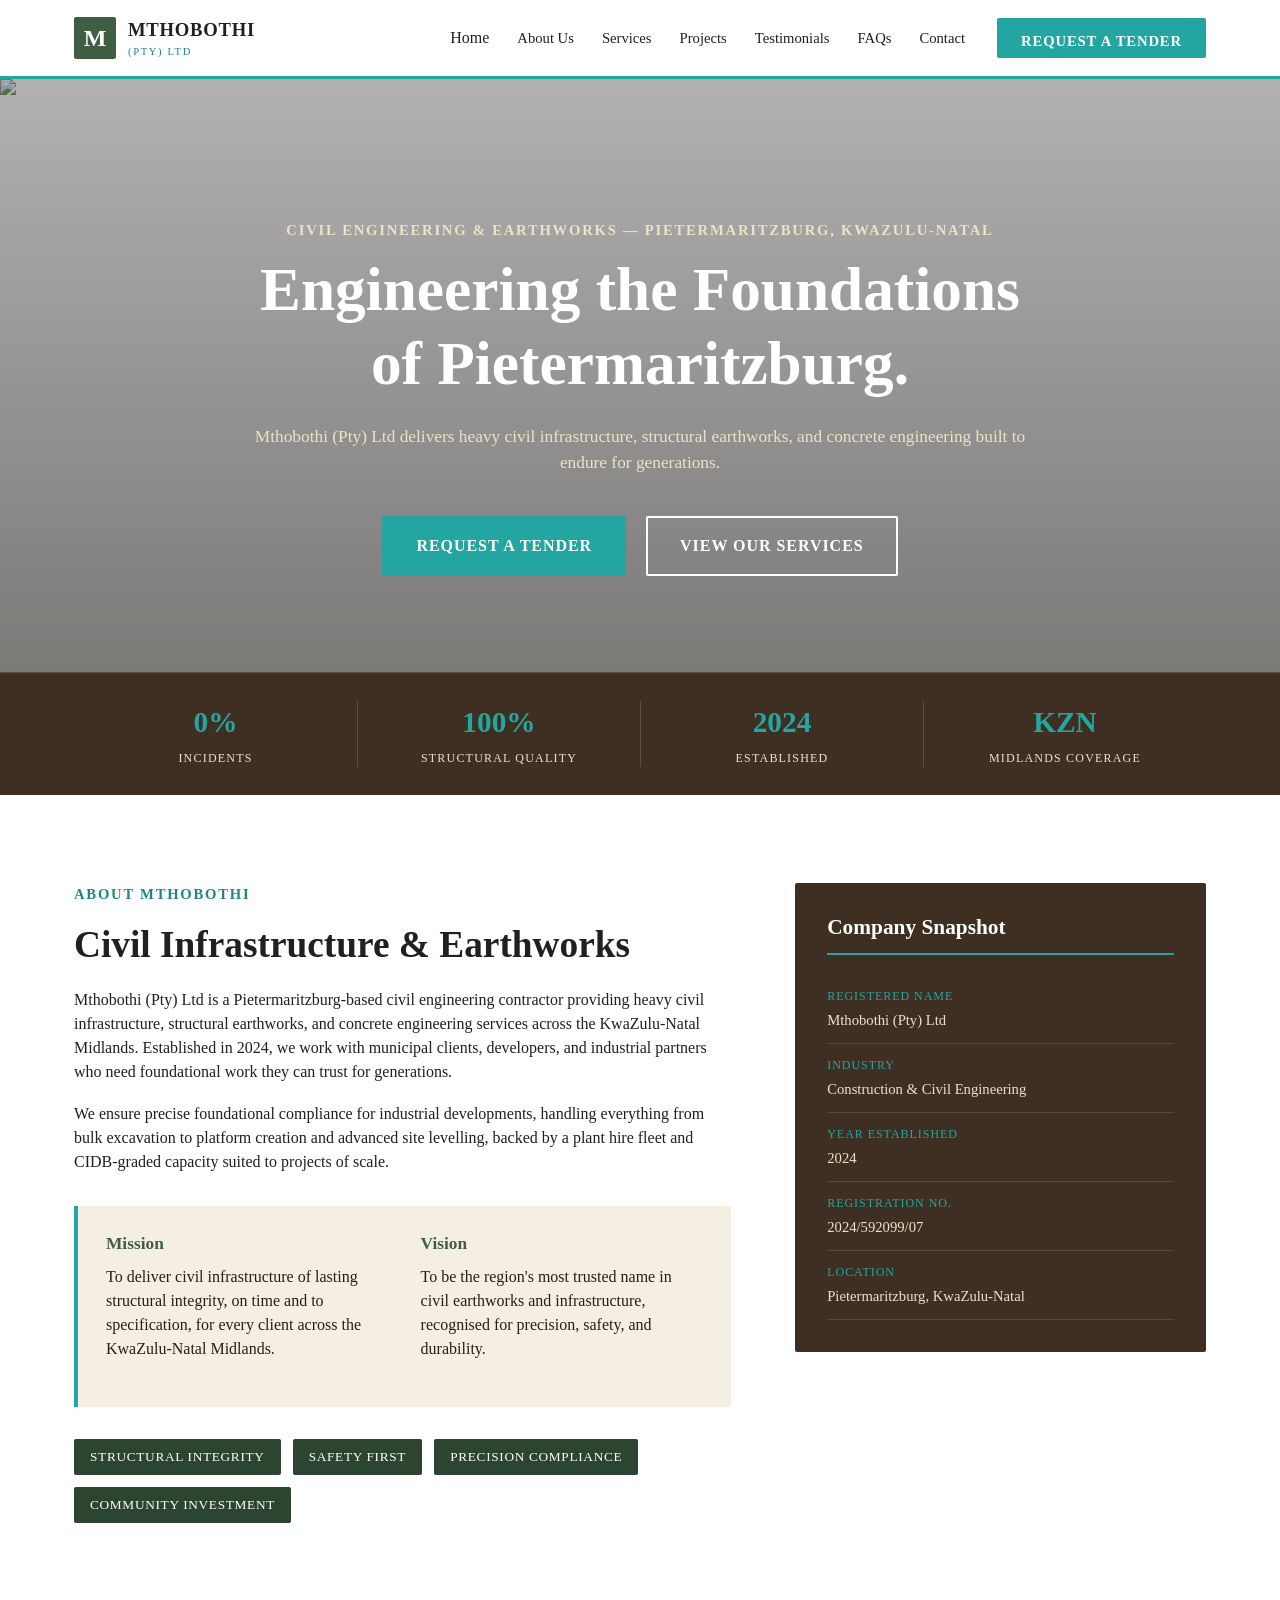
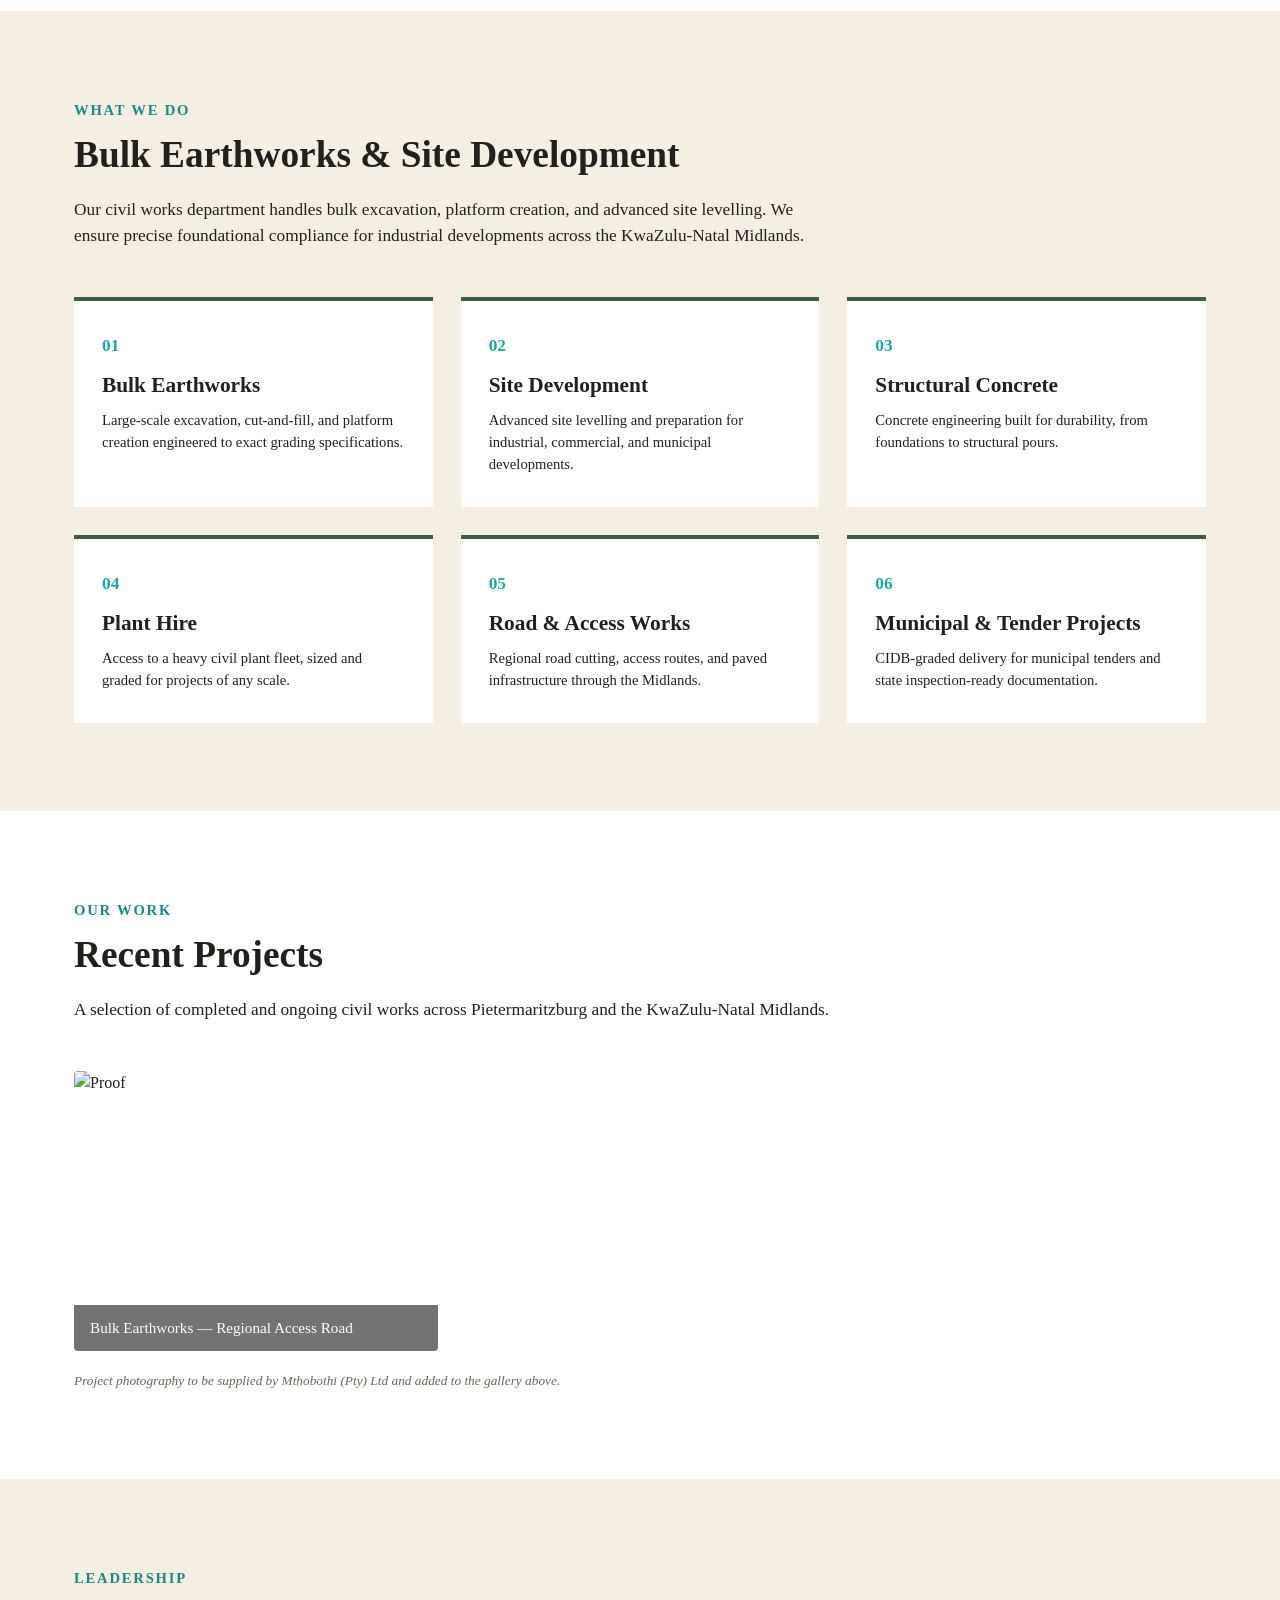
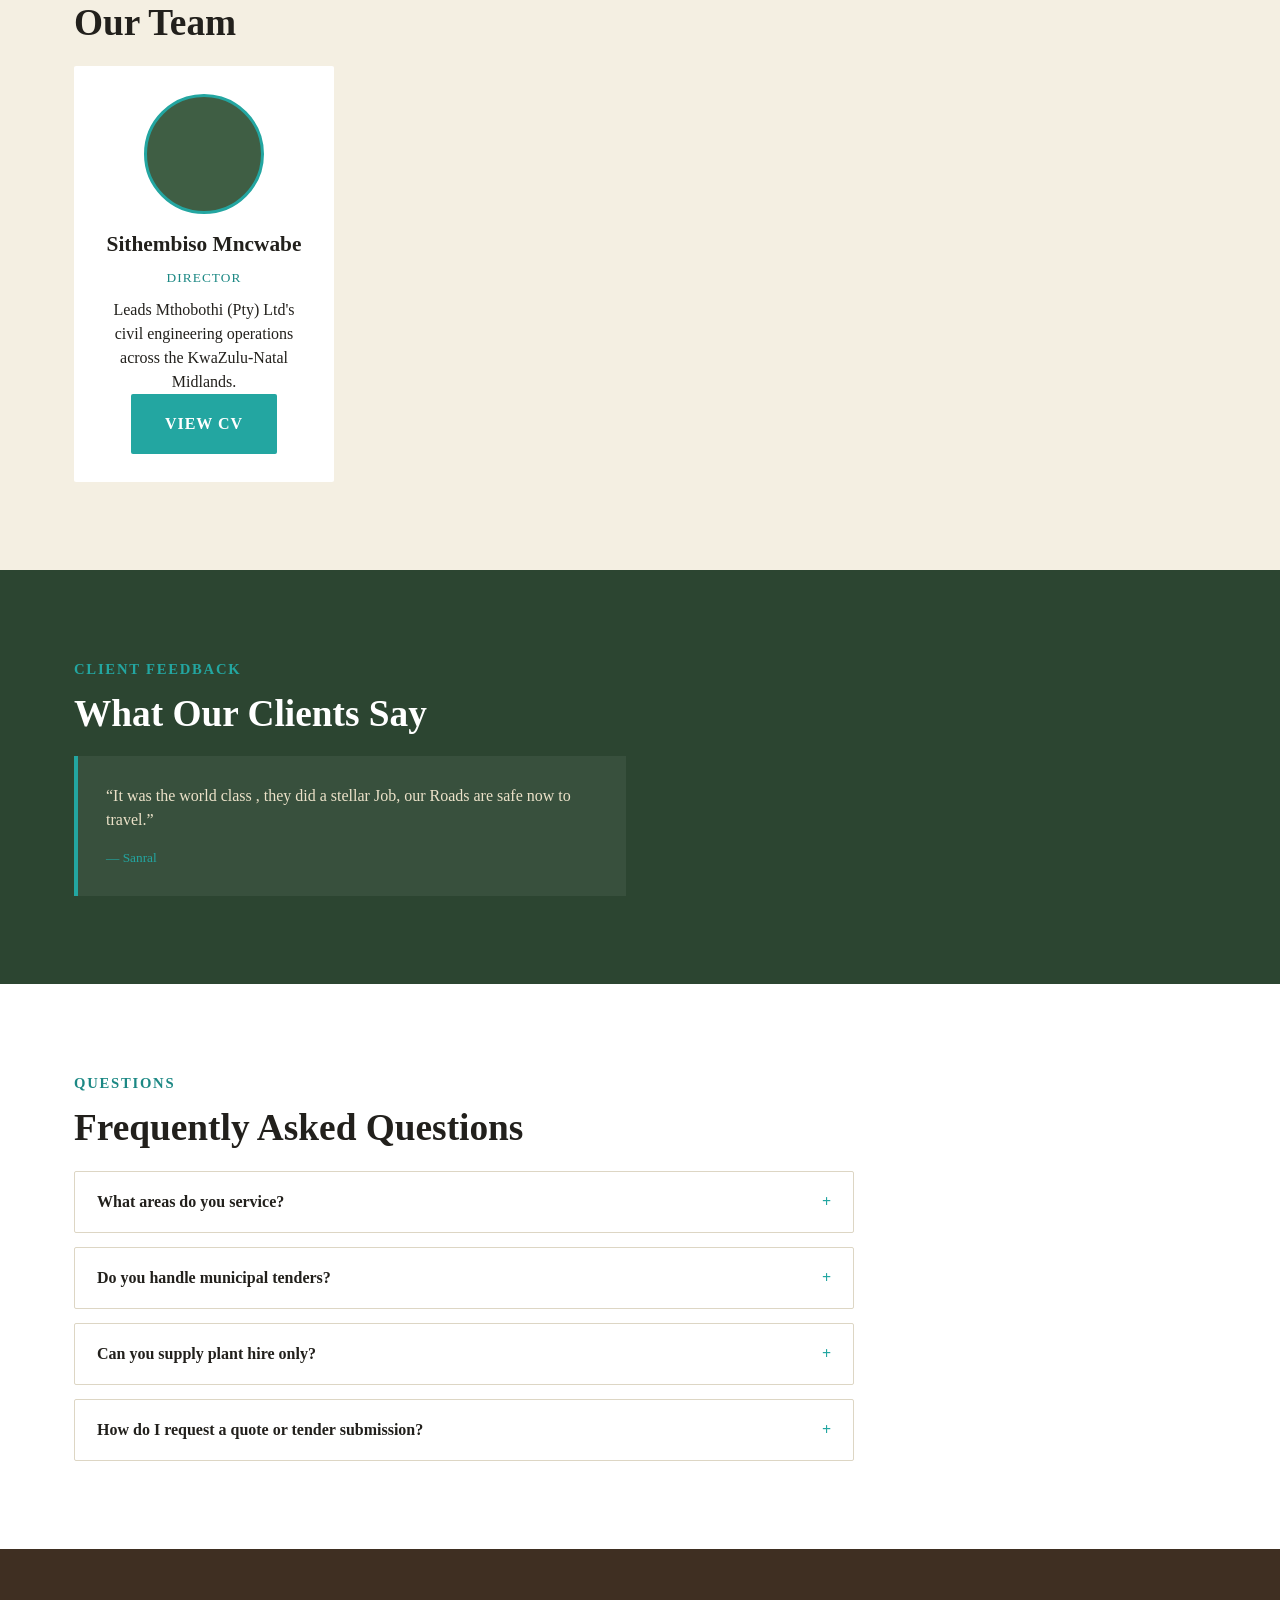
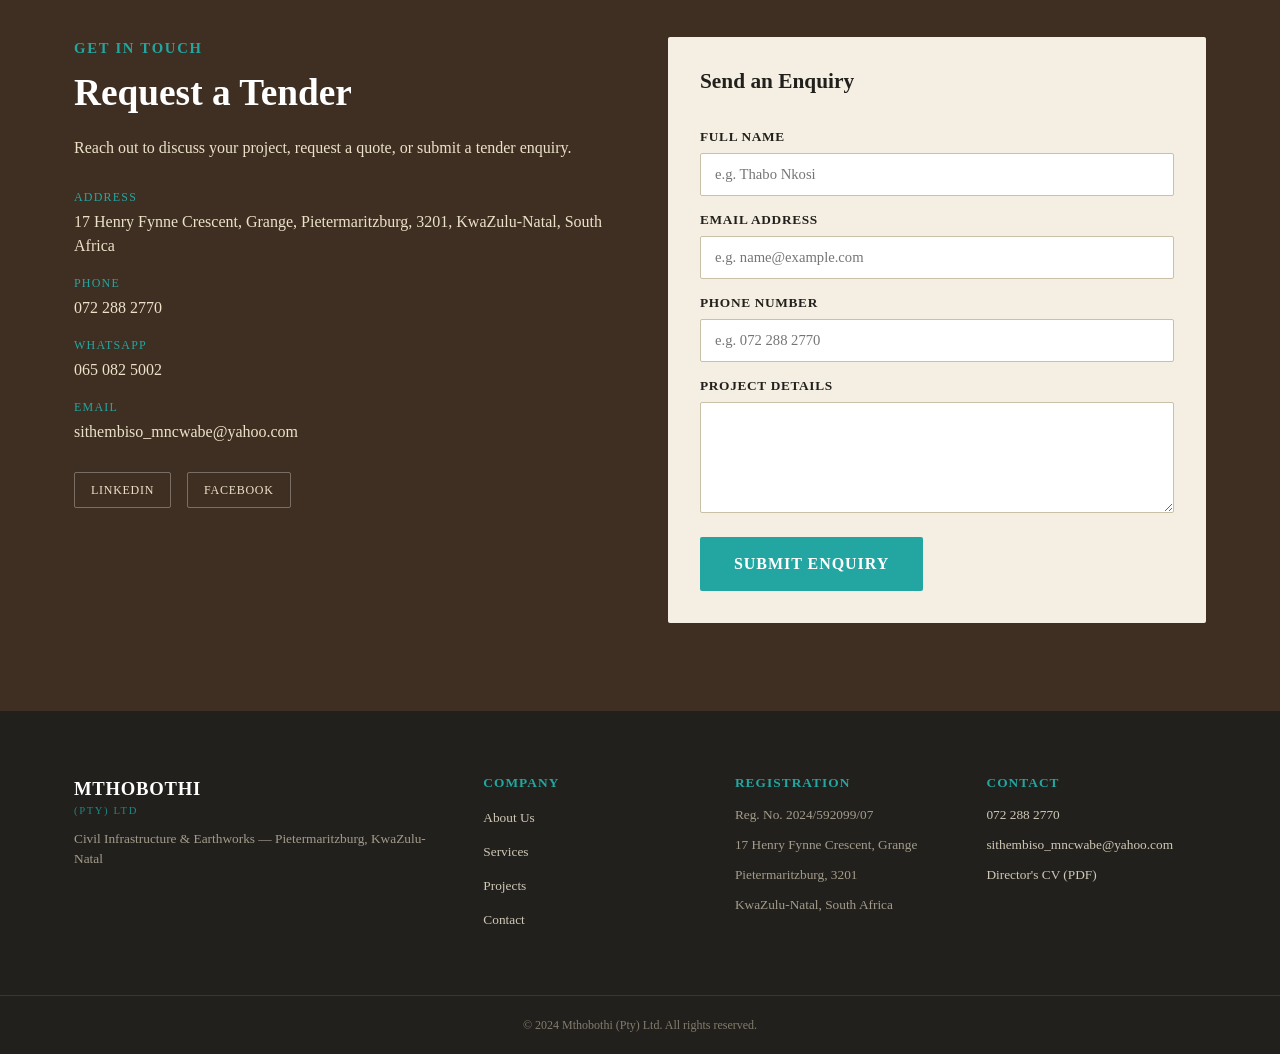
==== index.html @ fa4305ab "Add files via upload" ====
<!DOCTYPE html>
<html lang="en">
<head>
    <meta charset="UTF-8">
    <meta name="viewport" content="width=device-width, initial-scale=1.0">
    <title>Mthobothi (Pty) Ltd | Civil Infrastructure &amp; Earthworks | Pietermaritzburg</title>
    <meta name="description" content="Mthobothi (Pty) Ltd delivers heavy civil infrastructure, structural earthworks, and concrete engineering across the KwaZulu-Natal Midlands.">
    <link rel="preconnect" href="https://fonts.googleapis.com">
    <link href="https://fonts.googleapis.com/css2?family=Tinos:ital,wght@0,400;0,700;1,400&display=swap" rel="stylesheet">
    <link rel="stylesheet" href="styles.css">
</head>
<body>

    <!-- ============ HEADER / NAV ============ -->
    <header class="site-header">
        <div class="container header-inner">
            <a href="#home" class="logo">
                <span class="logo-mark">M</span>
                <span class="logo-text">MTHOBOTHI <small>(PTY) LTD</small></span>
            </a>

            <button class="nav-toggle" id="navToggle" aria-label="Toggle navigation" aria-expanded="false" aria-controls="primaryNav">
                <span></span><span></span><span></span>
            </button>

            <nav class="primary-nav" id="primaryNav">
                <ul>
                    <li><a href="index.html"></a>Home</li>
                    <li><a href="about.html">About Us</a></li>
                    <li><a href="services.html">Services</a></li>
                    <li><a href="project.html">Projects</a></li>
                    <li><a href="testimonials.html">Testimonials</a></li>
                    <li><a href="faq.html">FAQs</a></li>
                    <li><a href="#contact">Contact</a></li>
                </ul>
                <a href="#contact" class="btn btn-primary nav-cta">Request a Tender</a>
            </nav>
        </div>
    </header>

    <main>

        <!-- ============ HERO ============ -->
        <section id="home" class="hero">
            <div class="hero-media">
                <img src="images/MOTHOBI_PTY_LTD.png" alt="Mthobothi_Hero_Image">
            </div>
            <div class="hero-overlay"></div>
            <div class="container hero-content">
                <p class="eyebrow">Civil Engineering &amp; Earthworks &mdash; Pietermaritzburg, KwaZulu-Natal</p>
                <h1>Engineering the Foundations of Pietermaritzburg.</h1>
                <p class="hero-lead">Mthobothi (Pty) Ltd delivers heavy civil infrastructure, structural earthworks, and concrete engineering built to endure for generations.</p>
                <div class="hero-actions">
                    <a href="#contact" class="btn btn-primary">Request a Tender</a>
                    <a href="#services" class="btn btn-ghost">View Our Services</a>
                </div>
            </div>

            <div class="metrics-bar">
                <div class="container metrics-grid">
                    <div class="metric">
                        <span class="metric-value">0%</span>
                        <span class="metric-label">Incidents</span>
                    </div>
                    <div class="metric">
                        <span class="metric-value">100%</span>
                        <span class="metric-label">Structural Quality</span>
                    </div>
                    <div class="metric">
                        <span class="metric-value">2024</span>
                        <span class="metric-label">Established</span>
                    </div>
                    <div class="metric">
                        <span class="metric-value">KZN</span>
                        <span class="metric-label">Midlands Coverage</span>
                    </div>
                </div>
            </div>
        </section>

        <!-- ============ ABOUT ============ -->
        <section id="about" class="section section-about">
            <div class="container about-grid">
                <div class="about-copy">
                    <p class="eyebrow">About Mthobothi</p>
                    <h2>Civil Infrastructure &amp; Earthworks</h2>
                    <p>Mthobothi (Pty) Ltd is a Pietermaritzburg-based civil engineering contractor providing heavy civil infrastructure, structural earthworks, and concrete engineering services across the KwaZulu-Natal Midlands. Established in 2024, we work with municipal clients, developers, and industrial partners who need foundational work they can trust for generations.</p>
                    <p>We ensure precise foundational compliance for industrial developments, handling everything from bulk excavation to platform creation and advanced site levelling, backed by a plant hire fleet and CIDB-graded capacity suited to projects of scale.</p>

                    <div class="about-columns">
                        <div>
                            <h3>Mission</h3>
                            <p>To deliver civil infrastructure of lasting structural integrity, on time and to specification, for every client across the KwaZulu-Natal Midlands.</p>
                        </div>
                        <div>
                            <h3>Vision</h3>
                            <p>To be the region's most trusted name in civil earthworks and infrastructure, recognised for precision, safety, and durability.</p>
                        </div>
                    </div>

                    <ul class="values-list">
                        <li>Structural Integrity</li>
                        <li>Safety First</li>
                        <li>Precision Compliance</li>
                        <li>Community Investment</li>
                    </ul>
                </div>

                <aside class="about-panel">
                    <h3>Company Snapshot</h3>
                    <dl>
                        <div class="snapshot-row">
                            <dt>Registered Name</dt>
                            <dd>Mthobothi (Pty) Ltd</dd>
                        </div>
                        <div class="snapshot-row">
                            <dt>Industry</dt>
                            <dd>Construction &amp; Civil Engineering</dd>
                        </div>
                        <div class="snapshot-row">
                            <dt>Year Established</dt>
                            <dd>2024</dd>
                        </div>
                        <div class="snapshot-row">
                            <dt>Registration No.</dt>
                            <dd>2024/592099/07</dd>
                        </div>
                        <div class="snapshot-row">
                            <dt>Location</dt>
                            <dd>Pietermaritzburg, KwaZulu-Natal</dd>
                        </div>
                    </dl>
                </aside>
            </div>
        </section>

        <!-- ============ SERVICES ============ -->
        <section id="services" class="section section-services">
            <div class="container">
                <p class="eyebrow">What We Do</p>
                <h2>Bulk Earthworks &amp; Site Development</h2>
                <p class="section-lead">Our civil works department handles bulk excavation, platform creation, and advanced site levelling. We ensure precise foundational compliance for industrial developments across the KwaZulu-Natal Midlands.</p>

                <div class="services-grid">
                    <article class="service-card">
                        <div class="service-icon" aria-hidden="true">01</div>
                        <h3>Bulk Earthworks</h3>
                        <p>Large-scale excavation, cut-and-fill, and platform creation engineered to exact grading specifications.</p>
                    </article>
                    <article class="service-card">
                        <div class="service-icon" aria-hidden="true">02</div>
                        <h3>Site Development</h3>
                        <p>Advanced site levelling and preparation for industrial, commercial, and municipal developments.</p>
                    </article>
                    <article class="service-card">
                        <div class="service-icon" aria-hidden="true">03</div>
                        <h3>Structural Concrete</h3>
                        <p>Concrete engineering built for durability, from foundations to structural pours.</p>
                    </article>
                    <article class="service-card">
                        <div class="service-icon" aria-hidden="true">04</div>
                        <h3>Plant Hire</h3>
                        <p>Access to a heavy civil plant fleet, sized and graded for projects of any scale.</p>
                    </article>
                    <article class="service-card">
                        <div class="service-icon" aria-hidden="true">05</div>
                        <h3>Road &amp; Access Works</h3>
                        <p>Regional road cutting, access routes, and paved infrastructure through the Midlands.</p>
                    </article>
                    <article class="service-card">
                        <div class="service-icon" aria-hidden="true">06</div>
                        <h3>Municipal &amp; Tender Projects</h3>
                        <p>CIDB-graded delivery for municipal tenders and state inspection-ready documentation.</p>
                    </article>
                </div>
            </div>
        </section>

        <!-- ============ PROJECTS / GALLERY ============ -->
        <section id="projects" class="section section-projects">
            <div class="container">
                <p class="eyebrow">Our Work</p>
                <h2>Recent Projects</h2>
                <p class="section-lead">A selection of completed and ongoing civil works across Pietermaritzburg and the KwaZulu-Natal Midlands.</p>

                <div class="gallery-grid">
                    
                    <figure class="gallery-item">
                       <a href="project.html">
                        <img src="images/Mthobothi.png" alt="Proof">
                       </a>
                       <figcaption>Bulk Earthworks &mdash; Regional Access Road</figcaption>
                   </figure>
                    
                </div>
                <p class="gallery-note">Project photography to be supplied by Mthobothi (Pty) Ltd and added to the gallery above.</p>
            </div>
        </section>

        <!-- ============ TEAM ============ -->
        <section id="team" class="section section-team">
            <div class="container">
                <p class="eyebrow">Leadership</p>
                <h2>Our Team</h2>
                <div class="team-grid">
                    <article class="team-card">
                        <div class="team-photo" aria-hidden="true"></div>
                        <h3>Sithembiso Mncwabe</h3>
                        <p class="team-role">Director</p>
                        <p>Leads Mthobothi (Pty) Ltd's civil engineering operations across the KwaZulu-Natal Midlands.</p>
                        <a class="btn btn-primary team-cv-link" href="documents/Sthembiso_Mncwabe.pdf" target="_blank" rel="noopener">View CV</a>
                    </article>
                </div>
            </div>
        </section>

        <!-- ============ TESTIMONIALS ============ -->
        <section id="testimonials" class="section section-testimonials">
            <div class="container">
                <p class="eyebrow">Client Feedback</p>
                <h2>What Our Clients Say</h2>
                <div class="testimonials-grid">
                    <blockquote class="testimonial-card">
                        <p>&ldquo;It was the world class , they did a stellar Job, our Roads are safe now to travel.&rdquo;</p>
                        <footer>&mdash; Sanral</footer>
                    </blockquote>
                   
                </div>
            </div>
        </section>

        <!-- ============ FAQ ============ -->
        <section id="faq" class="section section-faq">
            <div class="container">
                <p class="eyebrow">Questions</p>
                <h2>Frequently Asked Questions</h2>

                <div class="faq-list">
                    <details class="faq-item">
                        <summary>What areas do you service?</summary>
                        <p>Mthobothi (Pty) Ltd operates across Pietermaritzburg and the wider KwaZulu-Natal Midlands.</p>
                    </details>
                    <details class="faq-item">
                        <summary>Do you handle municipal tenders?</summary>
                        <p>Yes. We deliver to CIDB grading requirements and prepare documentation ready for state inspection.</p>
                    </details>
                    <details class="faq-item">
                        <summary>Can you supply plant hire only?</summary>
                        <p>Please contact us directly to discuss plant hire availability for your project.</p>
                    </details>
                    <details class="faq-item">
                        <summary>How do I request a quote or tender submission?</summary>
                        <p>Use the contact form below, call, or WhatsApp us directly and our team will respond promptly.</p>
                    </details>
                </div>
            </div>
        </section>

        <!-- ============ CONTACT ============ -->
        <section id="contact" class="section section-contact">
            <div class="container contact-grid">
                <div class="contact-info">
                    <p class="eyebrow">Get In Touch</p>
                    <h2>Request a Tender</h2>
                    <p>Reach out to discuss your project, request a quote, or submit a tender enquiry.</p>

                    <ul class="contact-list">
                        <li>
                            <span class="contact-label">Address</span>
                            <span>17 Henry Fynne Crescent, Grange, Pietermaritzburg, 3201, KwaZulu-Natal, South Africa</span>
                        </li>
                        <li>
                            <span class="contact-label">Phone</span>
                            <a href="tel:+27722882770">072 288 2770</a>
                        </li>
                        <li>
                            <span class="contact-label">WhatsApp</span>
                            <a href="https://wa.me/27650825002" target="_blank" rel="noopener">065 082 5002</a>
                        </li>
                        <li>
                            <span class="contact-label">Email</span>
                            <a href="mailto:sithembiso_mncwabe@yahoo.com">sithembiso_mncwabe@yahoo.com</a>
                        </li>
                    </ul>

                    <div class="social-links">
                        
                        <a href="https://www.linkedin.com/in/sithembiso-mncwabe-690064411" target="_blank" rel="noopener" aria-label="LinkedIn">LinkedIn</a>
                        <a href="https://www.facebook.com/share/p/1EzjH9jJC6/" target="_blank" rel="noopener" aria-label="Facebook">Facebook</a>
                    </div>
                </div>
<form class="contact-form" action="#" method="POST" novalidate id="enquiryForm">
    <h3>Send an Enquiry</h3>

    <label for="name">Full Name</label>
    <input 
        type="text" 
        id="name" 
        name="name" 
        placeholder="e.g. Thabo Nkosi"
        required
        minlength="2"
    >
    <span class="error-message" id="nameError"></span>

    <label for="email">Email Address</label>
    <input 
        type="email" 
        id="email" 
        name="email" 
        placeholder="e.g. name@example.com"
        required
    >
    <span class="error-message" id="emailError"></span>

    <label for="phone">Phone Number</label>
    <input 
        type="tel" 
        id="phone" 
        name="phone" 
        placeholder="e.g. 072 288 2770"
        required
    >
    <span class="error-message" id="phoneError"></span>

    <label for="message">Project Details</label>
    <textarea id="message" name="message" rows="5" required minlength="10"></textarea>
    <span class="error-message" id="messageError"></span>

    <button type="submit" class="btn btn-primary">Submit Enquiry</button>
</form>
            </div>
        </section>

    </main>

    <!-- ============ FOOTER ============ -->
    <footer class="site-footer">
        <div class="container footer-inner">
            <div class="footer-brand">
                <span class="logo-text">MTHOBOTHI <small>(PTY) LTD</small></span>
                <p>Civil Infrastructure &amp; Earthworks &mdash; Pietermaritzburg, KwaZulu-Natal</p>
            </div>

            <div class="footer-columns">
                <div>
                    <h4>Company</h4>
                    <ul>
                        <li><a href="#about">About Us</a></li>
                        <li><a href="#services">Services</a></li>
                        <li><a href="#projects">Projects</a></li>
                        <li><a href="#contact">Contact</a></li>
                    </ul>
                </div>
                <div>
                    <h4>Registration</h4>
                    <ul class="footer-meta">
                        <li>Reg. No. 2024/592099/07</li>
                        <li>17 Henry Fynne Crescent, Grange</li>
                        <li>Pietermaritzburg, 3201</li>
                        <li>KwaZulu-Natal, South Africa</li>
                    </ul>
                </div>
                <div>
                    <h4>Contact</h4>
                    <ul class="footer-meta">
                        <li><a href="tel:+27722882770">072 288 2770</a></li>
                        <li><a href="mailto:sithembiso_mncwabe@yahoo.com">sithembiso_mncwabe@yahoo.com</a></li>
                        <li><a href="documents/Sthembiso_Mncwabe.pdf" target="_blank" rel="noopener">Director's CV (PDF)</a></li>
                    </ul>
                </div>
            </div>
        </div>
        <div class="footer-bottom">
            <div class="container">
                <p>&copy; 2024 Mthobothi (Pty) Ltd. All rights reserved.</p>
            </div>
        </div>
    </footer>

    <script src="script.js"></script>
</body>
</html>
---- styles.css ----
/* ==========================================================================
   MTHOBOTHI (PTY) LTD — STYLE TEMPLATE
   Built from brand guide: civil engineering / heavy infrastructure identity.
   Typography: Times New Roman throughout (headings + body), 1.5 line-spacing
   on body copy for scannability of technical content.
   Colour distribution: ~60% white/cream, ~30% deep brown/forest green,
   ~10% turquoise (used only for interactive/active elements).
   ========================================================================== */

/* ---------- Design tokens ---------- */
:root {
    /* Brand palette */
    --color-white: #ffffff;
    --color-cream: #f4efe2;
    --color-cream-warm: #ece2c9;
    --color-moss-green: #3f5e44; /* logo-moss green */
    --color-forest-green: #2c4531; /* content highlight blocks */
    --color-mud-brown: #3f2f22; /* footer / dark blocks */
    --color-turquoise: #23a6a1; /* interactive accent, 10% */
    --color-turquoise-dark: #1c8884;
    --color-ink: #22201c;
    /* Typography */
    --font-body: 'Tinos', 'Times New Roman', Times, serif;
    --line-body: 1.5;
    /* Layout */
    --max-width: 1180px;
    --radius: 2px;
    --transition: 200ms ease;
}

/* ---------- Reset ---------- */
* {
    box-sizing: border-box;
    margin: 0;
    padding: 0;
}

html {
    scroll-behavior: smooth;
}

body {
    font-family: var(--font-body);
    font-size: 12pt;
    line-height: var(--line-body);
    color: var(--color-ink);
    background-color: var(--color-white);
}

img {
    max-width: 100%;
    display: block;
}

a {
    color: inherit;
    text-decoration: none;
}

ul {
    list-style: none;
}

.container {
    width: 100%;
    max-width: var(--max-width);
    margin: 0 auto;
    padding: 0 24px;
}

.section {
    padding: 88px 0;
}

.eyebrow {
    font-size: 11pt;
    letter-spacing: 0.12em;
    text-transform: uppercase;
    color: var(--color-turquoise-dark);
    margin-bottom: 12px;
    font-weight: bold;
}

h1, h2, h3, h4 {
    font-family: var(--font-body);
    font-weight: bold;
    line-height: 1.2;
}

h2 {
    font-size: 28pt;
    margin-bottom: 20px;
}

h3 {
    font-size: 16pt;
    margin-bottom: 10px;
}

.section-lead {
    max-width: 760px;
    margin-bottom: 48px;
    font-size: 13pt;
}

/* ---------- Buttons ---------- */
.btn {
    display: inline-block;
    padding: 16px 32px;
    font-family: var(--font-body);
    font-weight: bold;
    font-size: 12pt;
    letter-spacing: 0.06em;
    text-transform: uppercase;
    text-align: center;
    border-radius: var(--radius);
    border: 2px solid transparent;
    cursor: pointer;
    transition: background-color var(--transition), color var(--transition), border-color var(--transition);
}

.btn-primary {
    background-color: var(--color-turquoise);
    color: var(--color-white);
}

    .btn-primary:hover,
    .btn-primary:focus-visible {
        background-color: var(--color-moss-green);
    }

.btn-ghost {
    background-color: transparent;
    color: var(--color-white);
    border-color: var(--color-white);
}

    .btn-ghost:hover,
    .btn-ghost:focus-visible {
        background-color: var(--color-white);
        color: var(--color-moss-green);
    }

/* ---------- Header / Nav ---------- */
.site-header {
    position: sticky;
    top: 0;
    z-index: 100;
    background-color: var(--color-white);
    border-bottom: 3px solid var(--color-turquoise);
}

.header-inner {
    display: flex;
    align-items: center;
    justify-content: space-between;
    padding-top: 16px;
    padding-bottom: 16px;
}

.logo {
    display: flex;
    align-items: center;
    gap: 12px;
}

.logo-mark {
    display: flex;
    align-items: center;
    justify-content: center;
    width: 42px;
    height: 42px;
    background-color: var(--color-moss-green);
    color: var(--color-white);
    font-weight: bold;
    font-size: 18pt;
    border-radius: var(--radius);
}

.logo-text {
    font-weight: bold;
    font-size: 14pt;
    letter-spacing: 0.04em;
    color: var(--color-ink);
}

    .logo-text small {
        display: block;
        font-size: 8pt;
        letter-spacing: 0.15em;
        color: var(--color-turquoise-dark);
        font-weight: normal;
    }

.primary-nav {
    display: flex;
    align-items: center;
    gap: 32px;
}

    .primary-nav ul {
        display: flex;
        gap: 28px;
    }

    .primary-nav a {
        font-size: 11pt;
        padding-bottom: 4px;
        border-bottom: 2px solid transparent;
        transition: border-color var(--transition), color var(--transition);
    }

    .primary-nav ul a:hover,
    .primary-nav ul a:focus-visible {
        border-color: var(--color-turquoise);
        color: var(--color-turquoise-dark);
    }

.nav-cta {
    padding: 10px 22px;
    font-size: 10pt;
}

.nav-toggle {
    display: none;
    flex-direction: column;
    gap: 5px;
    background: none;
    border: none;
    cursor: pointer;
    padding: 8px;
}

    .nav-toggle span {
        width: 26px;
        height: 2px;
        background-color: var(--color-ink);
    }

/* ---------- Hero ---------- */
.hero {
    position: relative;
    color: var(--color-white);
    overflow: hidden;
    
}

.hero-media {
    position: absolute;
    inset: 0;
    overflow: hidden;
    display: flex;
    justify-content: center;
    align-items: center;
}
    .hero-media img {
        width: 100%;
        height: 100%;
         
    }

.hero-overlay {
    position: absolute;
    inset: 0;
    background: linear-gradient(180deg, rgba(34, 32, 28, 0.35) 0%, rgba(34, 32, 28, 0.65) 100%);
}

.hero-content {
    position: relative;
    padding: 140px 24px 96px;
    text-align: center;
    max-width: 860px;
}

    .hero-content .eyebrow {
        color: var(--color-cream-warm);
    }

.hero h1 {
    font-size: 46pt;
    color: var(--color-white);
    margin-bottom: 24px;
}

.hero-lead {
    font-size: 13pt;
    line-height: 1.5;
    color: var(--color-cream-warm);
    margin-bottom: 40px;
}

.hero-actions {
    display: flex;
    gap: 20px;
    justify-content: center;
    flex-wrap: wrap;
}

/* ---------- Metrics bar ---------- */
.metrics-bar {
    position: relative;
    background-color: var(--color-mud-brown);
    border-top: 1px solid rgba(255, 255, 255, 0.15);
}

.metrics-grid {
    display: grid;
    grid-template-columns: repeat(4, 1fr);
    padding: 28px 24px;
}

.metric {
    text-align: center;
    border-left: 1px solid rgba(255, 255, 255, 0.15);
}

    .metric:first-child {
        border-left: none;
    }

.metric-value {
    display: block;
    font-size: 22pt;
    font-weight: bold;
    color: var(--color-turquoise);
}

.metric-label {
    display: block;
    font-size: 9pt;
    letter-spacing: 0.1em;
    text-transform: uppercase;
    color: var(--color-cream-warm);
    margin-top: 4px;
}

/* ---------- About ---------- */
.section-about {
    background-color: var(--color-white);
}

.about-grid {
    display: grid;
    grid-template-columns: 1.6fr 1fr;
    gap: 64px;
    align-items: start;
}

.about-copy p {
    margin-bottom: 18px;
}

.about-columns {
    display: grid;
    grid-template-columns: 1fr 1fr;
    gap: 32px;
    margin: 32px 0;
    padding: 28px;
    background-color: var(--color-cream);
    border-left: 4px solid var(--color-turquoise);
}

    .about-columns h3 {
        font-size: 13pt;
        color: var(--color-moss-green);
    }

.values-list {
    display: flex;
    flex-wrap: wrap;
    gap: 12px;
}

    .values-list li {
        padding: 8px 16px;
        background-color: var(--color-forest-green);
        color: var(--color-white);
        font-size: 10pt;
        letter-spacing: 0.05em;
        text-transform: uppercase;
        border-radius: var(--radius);
    }

.about-panel {
    background-color: var(--color-mud-brown);
    color: var(--color-cream-warm);
    padding: 32px;
    border-radius: var(--radius);
}

    .about-panel h3 {
        color: var(--color-white);
        border-bottom: 2px solid var(--color-turquoise);
        padding-bottom: 12px;
        margin-bottom: 20px;
    }

.snapshot-row {
    padding: 12px 0;
    border-bottom: 1px solid rgba(255, 255, 255, 0.12);
}

    .snapshot-row dt {
        font-size: 9pt;
        letter-spacing: 0.08em;
        text-transform: uppercase;
        color: var(--color-turquoise);
        margin-bottom: 4px;
    }

    .snapshot-row dd {
        font-size: 11pt;
    }

/* ---------- Services ---------- */
.section-services {
    background-color: var(--color-cream);
}

.services-grid {
    display: grid;
    grid-template-columns: repeat(3, 1fr);
    gap: 28px;
}

.service-card {
    background-color: var(--color-white);
    padding: 32px 28px;
    border-top: 4px solid var(--color-moss-green);
    transition: border-color var(--transition), transform var(--transition);
}

    .service-card:hover {
        border-color: var(--color-turquoise);
        transform: translateY(-4px);
    }

.service-icon {
    font-size: 13pt;
    font-weight: bold;
    color: var(--color-turquoise);
    margin-bottom: 14px;
}

.service-card p {
    font-size: 11pt;
}

/* ---------- Projects / Gallery ---------- */
.section-projects {
    background-color: var(--color-white);
}

.gallery-grid {
    display: grid;
    grid-template-columns: repeat(3, 1fr);
    gap: 20px;
    margin-bottom: 20px;
}

.gallery-item {
    position: relative;
    overflow: hidden;
    border-radius: 4px;
    background: none; /* remove the green placeholder background */
}
.gallery-item img {
    width: 100%;
    height: 280px;      /* adjust to whatever height fits your grid */
    object-fit: cover;
    display: block;
    margin: 0;
    padding: 0;
}

   .gallery-item figcaption {
    position: absolute;
    bottom: 0;
    left: 0;
    width: 100%;
    padding: 12px 16px;
    background: rgba(0, 0, 0, 0.55);
    color: #fff;
    font-size: 0.95rem;
}

.gallery-note {
    font-size: 10pt;
    color: #6b6459;
    font-style: italic;
}

/* ---------- Team ---------- */
.section-team {
    background-color: var(--color-cream);
}

.team-grid {
    display: grid;
    grid-template-columns: repeat(auto-fit, minmax(220px, 260px));
    gap: 28px;
}

.team-card {
    background-color: var(--color-white);
    padding: 28px;
    text-align: center;
    border-radius: var(--radius);
}

.team-photo {
    width: 120px;
    height: 120px;
    margin: 0 auto 18px;
    border-radius: 50%;
    background-color: var(--color-moss-green);
    border: 3px solid var(--color-turquoise);
}

.team-role {
    color: var(--color-turquoise-dark);
    font-size: 10pt;
    text-transform: uppercase;
    letter-spacing: 0.08em;
    margin-bottom: 10px;
}

/* ---------- Testimonials ---------- */
.section-testimonials {
    background-color: var(--color-forest-green);
    color: var(--color-cream-warm);
}

    .section-testimonials .eyebrow {
        color: var(--color-turquoise);
    }

    .section-testimonials h2 {
        color: var(--color-white);
    }

.testimonials-grid {
    display: grid;
    grid-template-columns: repeat(2, 1fr);
    gap: 28px;
}

.testimonial-card {
    background-color: rgba(255, 255, 255, 0.06);
    border-left: 4px solid var(--color-turquoise);
    padding: 28px;
}

    .testimonial-card p {
        font-size: 12pt;
        margin-bottom: 16px;
    }

    .testimonial-card footer {
        font-size: 10pt;
        color: var(--color-turquoise);
    }

/* ---------- FAQ ---------- */
.section-faq {
    background-color: var(--color-white);
}

.faq-list {
    max-width: 780px;
    display: flex;
    flex-direction: column;
    gap: 14px;
}

.faq-item {
    border: 1px solid #ddd6c4;
    border-radius: var(--radius);
    padding: 18px 22px;
}

    .faq-item summary {
        cursor: pointer;
        font-weight: bold;
        font-size: 12pt;
        list-style: none;
    }

        .faq-item summary::-webkit-details-marker {
            display: none;
        }

        .faq-item summary::after {
            content: "+";
            float: right;
            color: var(--color-turquoise);
            font-weight: bold;
        }

    .faq-item[open] summary::after {
        content: "\2212";
    }

    .faq-item p {
        margin-top: 12px;
        font-size: 11pt;
    }

/* ---------- Contact ---------- */
.section-contact {
    background-color: var(--color-mud-brown);
    color: var(--color-cream-warm);
}

    .section-contact .eyebrow {
        color: var(--color-turquoise);
    }

    .section-contact h2 {
        color: var(--color-white);
    }

.contact-grid {
    display: grid;
    grid-template-columns: 1fr 1fr;
    gap: 56px;
}

.contact-list {
    margin: 28px 0;
    display: flex;
    flex-direction: column;
    gap: 16px;
}

.contact-label {
    display: block;
    font-size: 9pt;
    letter-spacing: 0.1em;
    text-transform: uppercase;
    color: var(--color-turquoise);
    margin-bottom: 4px;
}

.contact-list a:hover {
    color: var(--color-turquoise);
}

.social-links {
    display: flex;
    gap: 16px;
}

    .social-links a {
        padding: 8px 16px;
        border: 1px solid rgba(255, 255, 255, 0.3);
        border-radius: var(--radius);
        font-size: 9pt;
        text-transform: uppercase;
        letter-spacing: 0.06em;
        transition: border-color var(--transition), color var(--transition);
    }

        .social-links a:hover {
            border-color: var(--color-turquoise);
            color: var(--color-turquoise);
        }

.contact-form {
    background-color: var(--color-cream);
    color: var(--color-ink);
    padding: 32px;
    border-radius: var(--radius);
    display: flex;
    flex-direction: column;
}

    .contact-form h3 {
        margin-bottom: 18px;
    }

    .contact-form label {
        font-size: 10pt;
        font-weight: bold;
        margin-top: 14px;
        margin-bottom: 6px;
        text-transform: uppercase;
        letter-spacing: 0.05em;
    }

    .contact-form input,
    .contact-form textarea {
        font-family: var(--font-body);
        font-size: 11pt;
        padding: 12px 14px;
        border: 1px solid #c9c0a6;
        border-radius: var(--radius);
        background-color: var(--color-white);
    }

        .contact-form input:focus,
        .contact-form textarea:focus {
            outline: none;
            border-color: var(--color-turquoise);
        }

    .contact-form button {
        margin-top: 24px;
        align-self: flex-start;
    }

/* ---------- Footer ---------- */
.site-footer {
    background-color: var(--color-ink);
    color: var(--color-cream-warm);
}

.footer-inner {
    display: grid;
    grid-template-columns: 1fr 2fr;
    gap: 48px;
    padding: 64px 24px;
}

.footer-brand .logo-text {
    color: var(--color-white);
    font-size: 14pt;
}

.footer-brand p {
    margin-top: 10px;
    font-size: 10pt;
    color: #a39c8c;
}

.footer-columns {
    display: grid;
    grid-template-columns: repeat(3, 1fr);
    gap: 32px;
}

    .footer-columns h4 {
        font-size: 10pt;
        letter-spacing: 0.08em;
        text-transform: uppercase;
        color: var(--color-turquoise);
        margin-bottom: 14px;
    }

    .footer-columns ul {
        display: flex;
        flex-direction: column;
        gap: 10px;
    }

    .footer-columns a {
        font-size: 10pt;
        color: #cfc8b6;
        transition: color var(--transition);
    }

        .footer-columns a:hover {
            color: var(--color-turquoise);
        }

.footer-meta li {
    font-size: 10pt;
    color: #a39c8c;
}

.footer-bottom {
    border-top: 1px solid rgba(255, 255, 255, 0.1);
    padding: 20px 24px;
}

    .footer-bottom p {
        font-size: 9pt;
        color: #837c6e;
        text-align: center;
    }

/* ---------- Responsive ---------- */
@media (max-width: 900px) {
    .about-grid,
    .contact-grid {
        grid-template-columns: 1fr;
    }

    .services-grid,
    .gallery-grid,
    .testimonials-grid {
        grid-template-columns: repeat(2, 1fr);
    }

    .footer-inner {
        grid-template-columns: 1fr;
    }

    .footer-columns {
        grid-template-columns: repeat(3, 1fr);
    }
}

@media (max-width: 720px) {
    .nav-toggle {
        display: flex;
    }

    .primary-nav {
        position: absolute;
        top: 100%;
        left: 0;
        right: 0;
        background-color: var(--color-white);
        flex-direction: column;
        align-items: stretch;
        padding: 20px 24px 28px;
        gap: 20px;
        border-bottom: 3px solid var(--color-turquoise);
        display: none;
    }

        .primary-nav.is-open {
            display: flex;
        }

        .primary-nav ul {
            flex-direction: column;
            gap: 16px;
        }

    .hero h1 {
        font-size: 30pt;
    }

    .metrics-grid {
        grid-template-columns: repeat(2, 1fr);
        gap: 20px;
    }

    .metric {
        border-left: none;
    }

    .about-columns {
        grid-template-columns: 1fr;
    }

    .services-grid,
    .gallery-grid,
    .testimonials-grid,
    .footer-columns {
        grid-template-columns: 1fr;
    }

    .section {
        padding: 56px 0;
    }
    .error-message {
    display: none;
    color: #c0392b;
    font-size: 0.85rem;
    margin-top: -8px;
    margin-bottom: 12px;
}
.error-message.visible {
    display: block;
}
input.input-error,
textarea.input-error {
    border-color: #c0392b !important;
}
}
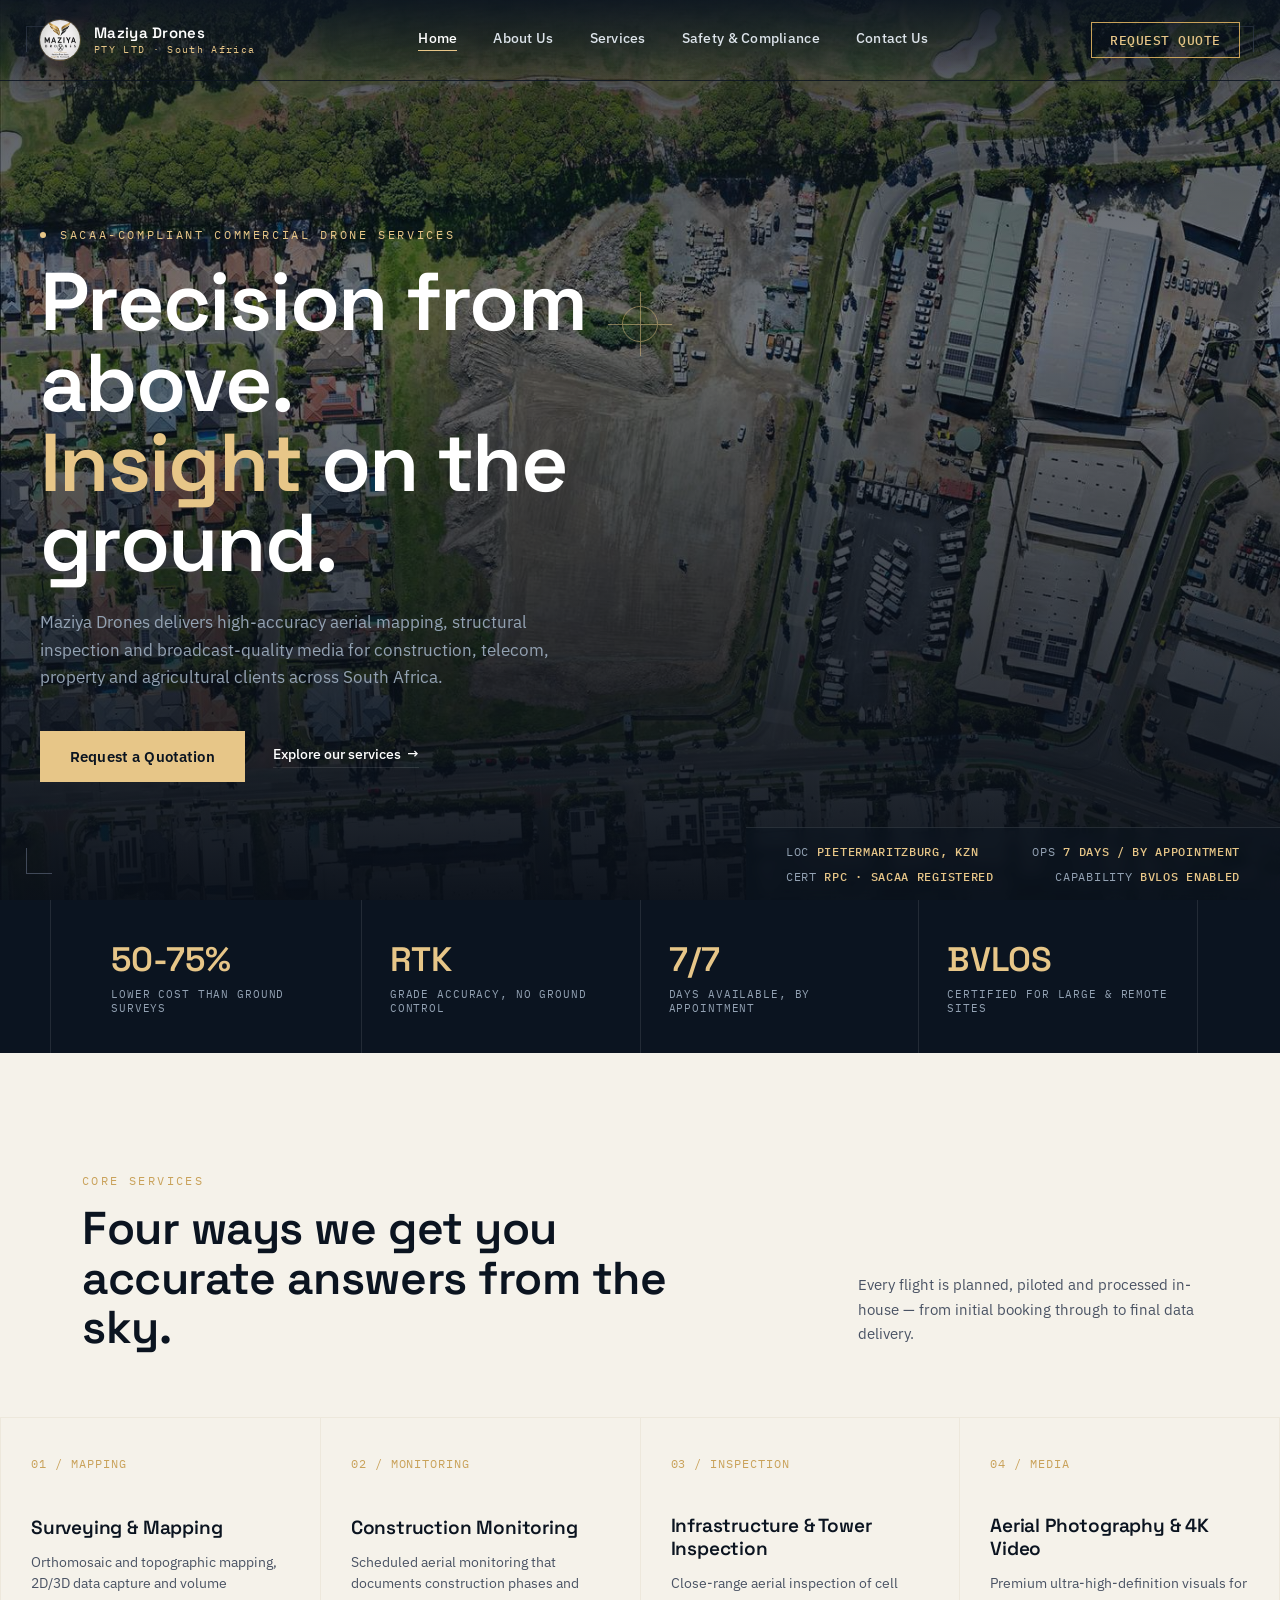
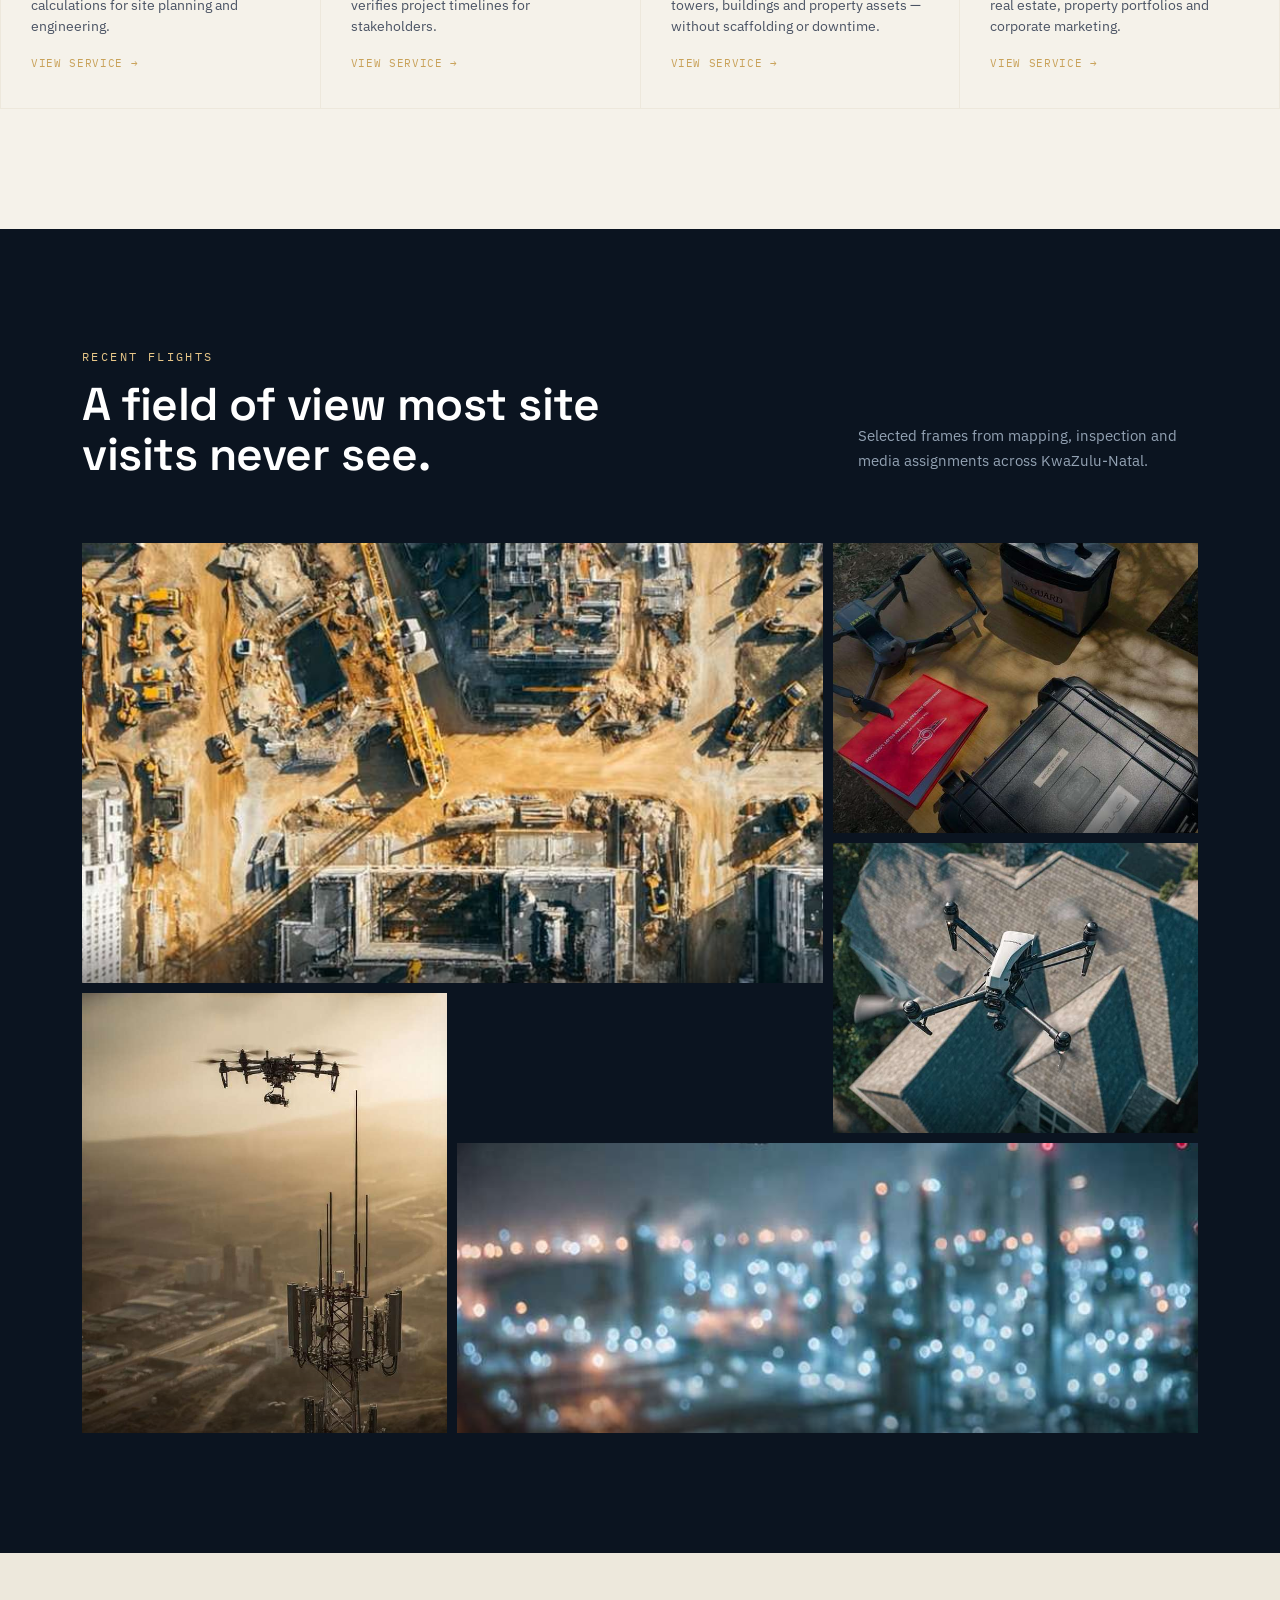
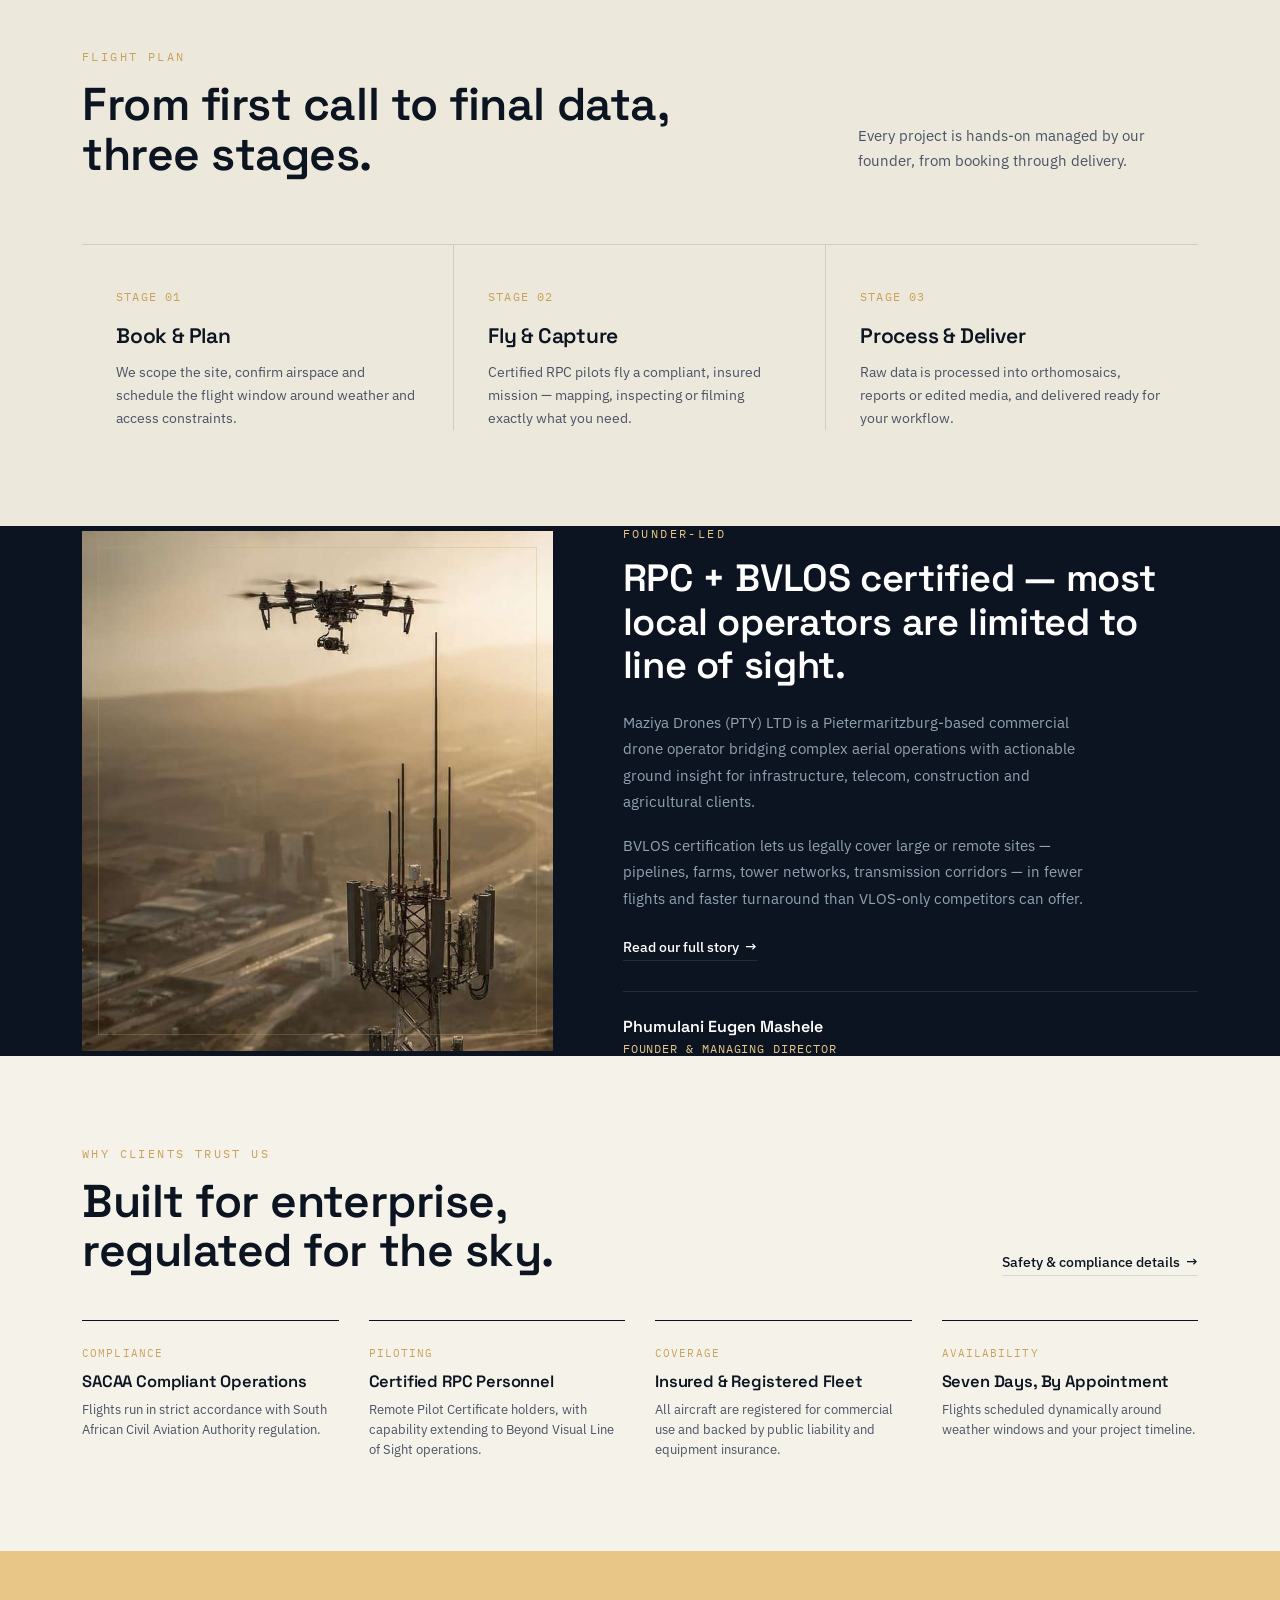
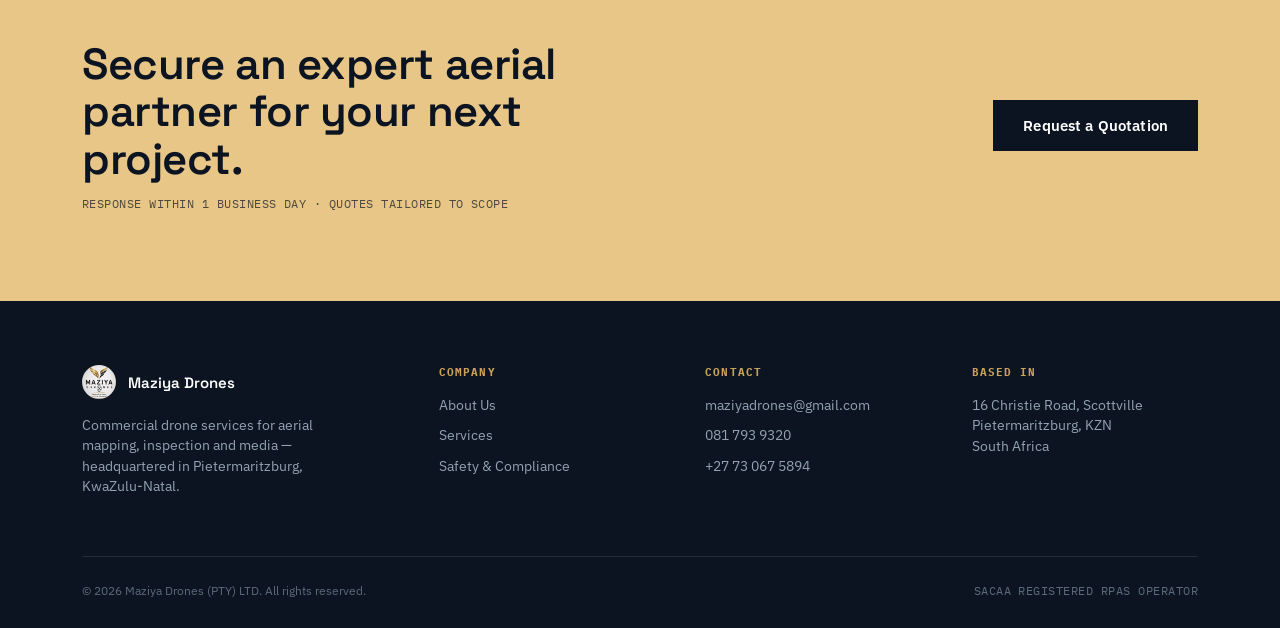
==== commit 4a6b71f7: "Add files via upload" ====
--- a/index.html
+++ b/index.html
@@ -1,383 +1,609 @@
 <!DOCTYPE html>
 <html lang="en">
 <head>
-    <meta charset="UTF-8">
-    <meta name="viewport" content="width=device-width, initial-scale=1.0">
-    <title>Mthobothi (Pty) Ltd | Civil Infrastructure &amp; Earthworks | Pietermaritzburg</title>
-    <meta name="description" content="Mthobothi (Pty) Ltd delivers heavy civil infrastructure, structural earthworks, and concrete engineering across the KwaZulu-Natal Midlands.">
-    <link rel="preconnect" href="https://fonts.googleapis.com">
-    <link href="https://fonts.googleapis.com/css2?family=Tinos:ital,wght@0,400;0,700;1,400&display=swap" rel="stylesheet">
-    <link rel="stylesheet" href="styles.css">
+<meta charset="UTF-8">
+<meta name="viewport" content="width=device-width, initial-scale=1.0">
+<title>Maziya Drones — Precision From Above, Insight On The Ground</title>
+<link rel="preconnect" href="https://fonts.googleapis.com">
+<link href="https://fonts.googleapis.com/css2?family=Space+Grotesk:wght@400;500;600;700&family=IBM+Plex+Sans:wght@400;500;600&family=IBM+Plex+Mono:wght@400;500&display=swap" rel="stylesheet">
+<style>
+:root{
+  --ink:#0B1420;
+  --ink-2:#101C2C;
+  --ink-3:#16263A;
+  --gold:#C9A25A;
+  --gold-bright:#E7C688;
+  --cloud:#F5F2EA;
+  --cloud-2:#EDE8DC;
+  --slate:#4A5364;
+  --mist:#93A2B3;
+  --line: rgba(201,162,90,0.28);
+  --line-soft: rgba(255,255,255,0.10);
+  --line-dark: rgba(74,83,100,0.18);
+}
+*{box-sizing:border-box; margin:0; padding:0;}
+html{scroll-behavior:smooth;}
+body{
+  font-family:'IBM Plex Sans', sans-serif;
+  background:var(--cloud);
+  color:var(--slate);
+  -webkit-font-smoothing:antialiased;
+  overflow-x:hidden;
+}
+h1,h2,h3,h4{font-family:'Space Grotesk', sans-serif; color:var(--ink); font-weight:600; letter-spacing:-0.01em;}
+.mono{font-family:'IBM Plex Mono', monospace; letter-spacing:0.04em;}
+a{color:inherit; text-decoration:none;}
+img{display:block; max-width:100%;}
+.wrap{max-width:1180px; margin:0 auto; padding:0 32px;}
+ul{list-style:none;}
+
+/* ---------- NAV ---------- */
+header.nav{
+  position:fixed; top:0; left:0; right:0; z-index:100;
+  display:flex; align-items:center; justify-content:space-between;
+  padding:20px 40px;
+  background:rgba(11,20,32,0.92);
+  backdrop-filter:blur(8px);
+  transition:background .3s ease, padding .3s ease;
+  border-bottom:1px solid var(--line-soft);
+}
+header.nav.transparent{ background:linear-gradient(to bottom, rgba(11,20,32,0.85), rgba(11,20,32,0)); border-bottom-color:transparent; }
+.nav-left{display:flex; align-items:center; gap:14px;}
+.nav-left img{height:40px; width:40px; border-radius:50%; box-shadow:0 0 0 1px var(--line);}
+.nav-left .brand{color:#fff; font-family:'Space Grotesk'; font-weight:600; font-size:15px; letter-spacing:0.02em; line-height:1.2;}
+.nav-left .brand span{display:block; font-family:'IBM Plex Mono'; font-size:9.5px; color:var(--gold-bright); font-weight:400; letter-spacing:0.14em; margin-top:2px;}
+nav.links{display:flex; gap:36px;}
+nav.links a{color:#DCE3EA; font-size:13.5px; font-weight:500; letter-spacing:0.02em; position:relative; padding-bottom:4px;}
+nav.links a::after{content:''; position:absolute; left:0; bottom:0; width:0; height:1px; background:var(--gold-bright); transition:width .25s ease;}
+nav.links a:hover::after{width:100%;}
+nav.links a.active{color:#fff;}
+nav.links a.active::after{width:100%;}
+.nav-cta{
+  border:1px solid var(--gold); color:var(--gold-bright); font-size:12.5px; font-weight:500;
+  padding:9px 18px; letter-spacing:0.04em; font-family:'IBM Plex Mono'; white-space:nowrap;
+}
+.nav-cta:hover{background:var(--gold); color:var(--ink);}
+.nav-burger{display:none; flex-direction:column; gap:4px; cursor:pointer; background:none; border:none;}
+.nav-burger span{width:22px; height:1.5px; background:#fff;}
+
+/* ---------- HERO (home, full) ---------- */
+.hero{ position:relative; min-height:100vh; display:flex; align-items:flex-end; background:#0B1420; overflow:hidden; }
+.hero img.bg{ position:absolute; inset:0; width:100%; height:100%; object-fit:cover; opacity:0.62; filter:saturate(1.05) contrast(1.02); }
+.hero .scrim{ position:absolute; inset:0; background: linear-gradient(to top, rgba(9,15,24,0.96) 0%, rgba(9,15,24,0.55) 42%, rgba(9,15,24,0.25) 65%, rgba(9,15,24,0.55) 100%); }
+
+/* ---------- PAGE HERO (inner pages, shorter) ---------- */
+.page-hero{ position:relative; min-height:64vh; display:flex; align-items:flex-end; background:#0B1420; overflow:hidden; }
+.page-hero img.bg{ position:absolute; inset:0; width:100%; height:100%; object-fit:cover; opacity:0.5; filter:saturate(1.05) contrast(1.02); }
+.page-hero .scrim{ position:absolute; inset:0; background: linear-gradient(to top, rgba(9,15,24,0.97) 0%, rgba(9,15,24,0.62) 48%, rgba(9,15,24,0.35) 100%); }
+.page-hero-inner{ position:relative; z-index:4; padding:0 0 74px; }
+.page-hero h1{ color:#fff; font-size:clamp(36px,5.4vw,64px); line-height:1.02; font-weight:600; max-width:820px; letter-spacing:-0.02em; }
+.page-hero-sub{ color:var(--mist); font-size:16px; max-width:540px; margin-top:20px; line-height:1.6; }
+.crumb{ font-family:'IBM Plex Mono'; font-size:11.5px; color:var(--mist); letter-spacing:0.1em; text-transform:uppercase; margin-top:110px; margin-bottom:20px; }
+.crumb span{color:var(--gold-bright);}
+
+/* HUD reticle corners - signature motif, reused on every hero */
+.hud-frame{position:absolute; inset:26px; pointer-events:none; z-index:3;}
+.hud-corner{position:absolute; width:26px; height:26px; border-color:var(--gold-bright); opacity:0.85;}
+.hud-corner.tl{top:0; left:0; border-top:1.5px solid; border-left:1.5px solid;}
+.hud-corner.tr{top:0; right:0; border-top:1.5px solid; border-right:1.5px solid;}
+.hud-corner.bl{bottom:0; left:0; border-bottom:1.5px solid; border-left:1.5px solid;}
+.hud-corner.br{bottom:0; right:0; border-bottom:1.5px solid; border-right:1.5px solid;}
+.hud-crosshair{ position:absolute; top:36%; left:50%; transform:translate(-50%,-50%); width:64px; height:64px; z-index:3; opacity:0.5; }
+.hud-crosshair::before, .hud-crosshair::after{content:''; position:absolute; background:var(--gold-bright);}
+.hud-crosshair::before{top:50%; left:0; width:100%; height:1px;}
+.hud-crosshair::after{left:50%; top:0; height:100%; width:1px;}
+.hud-crosshair .ring{position:absolute; inset:14px; border:1px solid var(--gold-bright); border-radius:50%;}
+
+.eyebrow-row{display:flex; align-items:center; gap:14px; margin-bottom:20px;}
+.eyebrow-row .dot{width:6px; height:6px; background:var(--gold-bright); border-radius:50%;}
+.eyebrow{font-family:'IBM Plex Mono'; font-size:12px; color:var(--gold-bright); letter-spacing:0.22em; text-transform:uppercase;}
+
+.hero-content{position:relative; z-index:4; width:100%; padding:0 40px 0;}
+.hero-inner{max-width:1180px; margin:0 auto; padding-bottom:118px;}
+.hero h1{ color:#fff; font-size:clamp(40px, 6.4vw, 84px); line-height:0.98; font-weight:600; max-width:920px; letter-spacing:-0.02em; }
+.hero h1 em{font-style:normal; color:var(--gold-bright);}
+.hero-sub{ color:var(--mist); font-size:17px; max-width:560px; margin-top:26px; line-height:1.6; font-weight:400; }
+.hero-cta-row{display:flex; align-items:center; gap:28px; margin-top:40px; flex-wrap:wrap;}
+.btn-primary{ background:var(--gold-bright); color:var(--ink); font-weight:600; font-size:14.5px; padding:16px 30px; letter-spacing:0.01em; display:inline-block; border:none; cursor:pointer; font-family:'IBM Plex Sans';}
+.btn-primary:hover{background:#fff;}
+.btn-ghost{ color:#fff; font-size:14px; font-weight:500; display:flex; align-items:center; gap:10px; border-bottom:1px solid var(--line-soft); padding-bottom:4px; }
+.btn-ghost:hover{border-color:#fff;}
+
+/* telemetry strip */
+.telemetry{ position:relative; z-index:4; border-top:1px solid var(--line-soft); background:rgba(11,20,32,0.55); backdrop-filter:blur(6px); }
+.telemetry .wrap{ display:flex; justify-content:space-between; padding:16px 40px; flex-wrap:wrap; gap:10px 30px; }
+.telemetry .item{font-family:'IBM Plex Mono'; font-size:11.5px; color:var(--mist); letter-spacing:0.06em;}
+.telemetry .item b{color:var(--gold-bright); font-weight:500;}
+
+/* ---------- STAT STRIP ---------- */
+.stats{background:var(--ink); padding:0;}
+.stats .wrap{display:grid; grid-template-columns:repeat(4,1fr); border-left:1px solid var(--line-soft);}
+.stat{padding:38px 28px; border-right:1px solid var(--line-soft);}
+.stat .num{font-family:'Space Grotesk'; font-size:34px; color:var(--gold-bright); font-weight:600;}
+.stat .lbl{font-family:'IBM Plex Mono'; font-size:11px; color:var(--mist); letter-spacing:0.08em; margin-top:6px; text-transform:uppercase;}
+
+/* ---------- SECTION HEADERS ---------- */
+.section{padding:120px 0;}
+.section.tight{padding:96px 0;}
+.sec-head{display:flex; justify-content:space-between; align-items:flex-end; gap:40px; margin-bottom:64px; flex-wrap:wrap;}
+.sec-eyebrow{font-family:'IBM Plex Mono'; font-size:12px; color:var(--gold); letter-spacing:0.2em; text-transform:uppercase; margin-bottom:16px; display:block;}
+.sec-head h2{font-size:clamp(30px,3.6vw,46px); line-height:1.08; max-width:640px;}
+.sec-desc{max-width:340px; font-size:15px; line-height:1.65; color:var(--slate); padding-bottom:6px;}
+
+/* ---------- SERVICES ---------- */
+.services{background:var(--cloud);}
+.svc-grid{display:grid; grid-template-columns:repeat(4,1fr); gap:1px; background:var(--cloud-2); border:1px solid var(--cloud-2);}
+.svc-card{background:var(--cloud); padding:38px 30px; min-height:290px; display:flex; flex-direction:column; position:relative; transition:background .25s ease;}
+.svc-card:hover{background:var(--ink);}
+.svc-card:hover h3, .svc-card:hover .svc-idx{color:#fff;}
+.svc-card:hover p{color:var(--mist);}
+.svc-idx{font-family:'IBM Plex Mono'; font-size:12px; color:var(--gold); letter-spacing:0.08em; margin-bottom:auto; padding-bottom:36px;}
+.svc-card h3{font-size:19px; margin-bottom:12px; line-height:1.25; transition:color .25s ease;}
+.svc-card p{font-size:13.5px; line-height:1.6; color:var(--slate); transition:color .25s ease;}
+.svc-card a.more{ margin-top:18px; font-family:'IBM Plex Mono'; font-size:11px; color:var(--gold); letter-spacing:0.06em; text-transform:uppercase; }
+.svc-card:hover a.more{color:var(--gold-bright);}
+
+/* expanded service block (services page) */
+.svc-detail{ display:grid; grid-template-columns:0.4fr 1fr; gap:50px; padding:56px 0; border-top:1px solid var(--line-dark); }
+.svc-detail:last-child{border-bottom:1px solid var(--line-dark);}
+.svc-detail .idx{font-family:'IBM Plex Mono'; font-size:13px; color:var(--gold); letter-spacing:0.08em;}
+.svc-detail h3{font-size:26px; margin:14px 0 16px; max-width:320px;}
+.svc-detail-body p{font-size:15px; line-height:1.75; color:var(--slate); max-width:640px; margin-bottom:18px;}
+.svc-tags{display:flex; flex-wrap:wrap; gap:10px; margin-top:20px;}
+.svc-tag{font-family:'IBM Plex Mono'; font-size:11px; color:var(--ink); letter-spacing:0.04em; padding:7px 14px; border:1px solid var(--line-dark); background:var(--cloud-2);}
+
+/* differentiator band */
+.diff-band{background:var(--ink); color:#fff; padding:90px 0;}
+.diff-grid{display:grid; grid-template-columns:1fr 1fr; gap:60px; align-items:center;}
+.diff-copy .sec-eyebrow{color:var(--gold-bright);}
+.diff-copy h2{color:#fff; font-size:clamp(26px,3vw,36px); line-height:1.18; margin-bottom:20px;}
+.diff-copy p{color:var(--mist); font-size:15px; line-height:1.75; margin-bottom:16px; max-width:480px;}
+.diff-stats{display:grid; grid-template-columns:1fr 1fr; gap:1px; background:var(--line-soft); border:1px solid var(--line-soft);}
+.diff-stat{background:var(--ink-2); padding:30px 26px;}
+.diff-stat .num{font-family:'Space Grotesk'; font-size:30px; color:var(--gold-bright); font-weight:600; line-height:1;}
+.diff-stat .lbl{font-family:'IBM Plex Mono'; font-size:10.5px; color:var(--mist); letter-spacing:0.06em; margin-top:10px; text-transform:uppercase; line-height:1.5;}
+
+/* ---------- GALLERY ---------- */
+.gallery{background:var(--ink); color:#fff;}
+.gallery .sec-head h2{color:#fff;}
+.gallery .sec-desc{color:var(--mist);}
+.gal-grid{ display:grid; grid-template-columns:repeat(6, 1fr); grid-auto-rows:140px; gap:10px; }
+.gal-item{position:relative; overflow:hidden; grid-column:span 2; grid-row:span 2;}
+.gal-item.wide{grid-column:span 4;}
+.gal-item.tall{grid-row:span 3;}
+.gal-item img{width:100%; height:100%; object-fit:cover; transition:transform .6s cubic-bezier(.2,.7,.2,1), filter .4s ease; filter:saturate(1.02);}
+.gal-item:hover img{transform:scale(1.06);}
+.gal-item .tag{ position:absolute; left:14px; bottom:14px; font-family:'IBM Plex Mono'; font-size:10.5px; color:#fff; letter-spacing:0.08em; text-transform:uppercase; opacity:0; transition:opacity .3s ease; padding:6px 10px; background:rgba(11,20,32,0.65); border:1px solid var(--line); }
+.gal-item:hover .tag{opacity:1;}
+.gal-item::after{content:''; position:absolute; inset:0; box-shadow:inset 0 -60px 50px -40px rgba(0,0,0,0.5); pointer-events:none;}
+
+/* ---------- PROCESS ---------- */
+.process{background:var(--cloud-2);}
+.proc-row{display:grid; grid-template-columns:repeat(3,1fr); gap:0; border-top:1px solid var(--line-dark);}
+.proc-item{padding:44px 34px 0; border-right:1px solid var(--line-dark); position:relative;}
+.proc-item:last-child{border-right:none;}
+.proc-item .step{font-family:'IBM Plex Mono'; font-size:12px; color:var(--gold); letter-spacing:0.1em; margin-bottom:18px; display:block;}
+.proc-item h3{font-size:21px; margin-bottom:12px;}
+.proc-item p{font-size:14px; line-height:1.65; color:var(--slate); max-width:300px;}
+
+/* ---------- CREDENTIALS / VALUES GRID ---------- */
+.credentials{background:var(--cloud); padding:90px 0;}
+.credentials.on-dark{background:var(--ink);}
+.credentials.on-dark .sec-head h2{color:#fff;}
+.cred-grid{display:grid; grid-template-columns:repeat(4,1fr); gap:30px;}
+.cred-grid.cols-5{grid-template-columns:repeat(5,1fr);}
+.cred-item{border-top:1.5px solid var(--ink); padding-top:20px;}
+.on-dark .cred-item{border-top:1.5px solid var(--gold-bright);}
+.cred-item .mono{font-size:11px; color:var(--gold); letter-spacing:0.1em; text-transform:uppercase;}
+.cred-item h4{font-size:16.5px; margin:10px 0 8px; color:var(--ink);}
+.on-dark .cred-item h4{color:#fff;}
+.cred-item p{font-size:13px; color:var(--slate); line-height:1.55;}
+.on-dark .cred-item p{color:var(--mist);}
+
+/* ---------- ABOUT / FOUNDER ---------- */
+.about{background:var(--ink); color:#fff;}
+.about-grid{display:grid; grid-template-columns:0.9fr 1.1fr; gap:70px; align-items:center;}
+.about-media{position:relative;}
+.about-media img{width:100%; height:520px; object-fit:cover;}
+.about-media .frame{position:absolute; inset:16px; border:1px solid var(--line); pointer-events:none;}
+.about-copy .sec-eyebrow{color:var(--gold-bright);}
+.about-copy h2{color:#fff; font-size:clamp(28px,3vw,38px); line-height:1.15; margin-bottom:22px;}
+.about-copy p{color:var(--mist); font-size:15px; line-height:1.75; margin-bottom:18px; max-width:480px;}
+.about-sign{margin-top:30px; padding-top:24px; border-top:1px solid var(--line-soft);}
+.about-sign .name{font-family:'Space Grotesk'; font-weight:600; color:#fff; font-size:16px;}
+.about-sign .role{font-family:'IBM Plex Mono'; font-size:11.5px; color:var(--gold-bright); letter-spacing:0.08em; margin-top:4px;}
+
+/* story / two-column copy blocks (About page) */
+.story{background:var(--cloud); padding:110px 0;}
+.story-grid{display:grid; grid-template-columns:0.5fr 1fr; gap:60px;}
+.story-copy p{font-size:16px; line-height:1.85; color:var(--slate); margin-bottom:20px; max-width:640px;}
+.story-copy p b{color:var(--ink); font-weight:600;}
+
+.mv-grid{display:grid; grid-template-columns:1fr 1fr; gap:1px; background:var(--cloud-2); border:1px solid var(--cloud-2); margin-top:70px;}
+.mv-card{background:var(--cloud); padding:44px;}
+.mv-card .mono{color:var(--gold); font-size:11.5px; letter-spacing:0.1em; text-transform:uppercase;}
+.mv-card h3{font-size:22px; margin:14px 0 14px;}
+.mv-card p{font-size:14.5px; line-height:1.75; color:var(--slate);}
+
+/* team strip */
+.team-strip{background:var(--ink); color:#fff; padding:100px 0;}
+.team-grid{display:grid; grid-template-columns:1fr 1fr; gap:50px; align-items:center;}
+.team-media img{width:100%; height:420px; object-fit:cover;}
+.team-copy .sec-eyebrow{color:var(--gold-bright);}
+.team-copy h2{color:#fff; font-size:clamp(26px,3vw,34px); margin-bottom:18px;}
+.team-copy p{color:var(--mist); font-size:15px; line-height:1.75; max-width:460px;}
+.reg-strip{display:flex; gap:34px; margin-top:30px; flex-wrap:wrap;}
+.reg-strip div{font-family:'IBM Plex Mono';}
+.reg-strip .k{font-size:10.5px; color:var(--gold-bright); letter-spacing:0.08em; text-transform:uppercase;}
+.reg-strip .v{font-size:14px; color:#fff; margin-top:6px;}
+
+/* ---------- FAQ ---------- */
+.faq{background:var(--cloud); padding:110px 0;}
+.faq-list{max-width:820px;}
+.faq-item{border-bottom:1px solid var(--line-dark);}
+.faq-item summary{ list-style:none; cursor:pointer; padding:26px 0; display:flex; justify-content:space-between; align-items:center; gap:20px; font-family:'Space Grotesk'; font-weight:600; color:var(--ink); font-size:16.5px; }
+.faq-item summary::-webkit-details-marker{display:none;}
+.faq-item summary .plus{ font-family:'IBM Plex Mono'; font-size:18px; color:var(--gold); flex-shrink:0; transition:transform .25s ease; }
+.faq-item[open] summary .plus{transform:rotate(45deg);}
+.faq-item .faq-a{padding:0 0 28px; max-width:680px; font-size:14.5px; line-height:1.75; color:var(--slate);}
+.faq-item .idx{font-family:'IBM Plex Mono'; font-size:11px; color:var(--gold); margin-right:16px;}
+
+/* ---------- CONTACT ---------- */
+.contact-grid{display:grid; grid-template-columns:0.85fr 1.15fr; gap:70px;}
+.contact-cards{display:flex; flex-direction:column; gap:1px; background:var(--cloud-2); border:1px solid var(--cloud-2);}
+.contact-card{background:var(--cloud); padding:28px 30px;}
+.contact-card .mono{font-size:11px; color:var(--gold); letter-spacing:0.1em; text-transform:uppercase;}
+.contact-card .val{font-family:'Space Grotesk'; font-size:17px; color:var(--ink); margin-top:8px; font-weight:600;}
+.contact-card .sub{font-size:13px; color:var(--slate); margin-top:6px; line-height:1.55;}
+.social-row{display:flex; gap:16px; margin-top:26px;}
+.social-btn{border:1px solid var(--ink); color:var(--ink); font-family:'IBM Plex Mono'; font-size:11.5px; letter-spacing:0.06em; padding:11px 18px;}
+.social-btn:hover{background:var(--ink); color:#fff;}
+
+.form-panel{background:var(--ink); padding:50px; color:#fff;}
+.form-panel h3{color:#fff; font-size:22px; margin-bottom:8px;}
+.form-panel .sub{color:var(--mist); font-size:14px; margin-bottom:34px;}
+.form-row{display:grid; grid-template-columns:1fr 1fr; gap:20px; margin-bottom:20px;}
+.field{display:flex; flex-direction:column; gap:8px;}
+.field.full{grid-column:1/-1;}
+.field label{font-family:'IBM Plex Mono'; font-size:10.5px; color:var(--gold-bright); letter-spacing:0.08em; text-transform:uppercase;}
+.field input, .field select, .field textarea{
+  background:var(--ink-2); border:1px solid var(--line-soft); color:#fff; padding:13px 14px;
+  font-family:'IBM Plex Sans'; font-size:14px; border-radius:0;
+}
+.field input::placeholder, .field textarea::placeholder{color:#5C6B7C;}
+.field textarea{resize:vertical; min-height:110px;}
+.field input:focus, .field select:focus, .field textarea:focus{outline:1px solid var(--gold-bright);}
+.form-panel .btn-primary{margin-top:6px; width:100%; text-align:center;}
+.form-note{font-family:'IBM Plex Mono'; font-size:10.5px; color:#5C6B7C; margin-top:16px; letter-spacing:0.04em;}
+
+.map-card{ margin-top:40px; background:var(--cloud-2); position:relative; overflow:hidden; height:220px; border:1px solid var(--line-dark); }
+.map-grid{ position:absolute; inset:0; background-image: linear-gradient(var(--line-dark) 1px, transparent 1px), linear-gradient(90deg, var(--line-dark) 1px, transparent 1px); background-size:28px 28px; }
+.map-pin{ position:absolute; top:48%; left:44%; display:flex; flex-direction:column; align-items:center; }
+.map-pin .dot{width:12px; height:12px; border-radius:50%; background:var(--gold); box-shadow:0 0 0 6px rgba(201,162,90,0.25);}
+.map-pin .label{ margin-top:10px; font-family:'IBM Plex Mono'; font-size:11px; background:var(--ink); color:#fff; padding:6px 12px; white-space:nowrap; }
+
+/* ---------- CTA ---------- */
+.cta-band{ background:var(--gold-bright); padding:90px 0; }
+.cta-inner{display:flex; justify-content:space-between; align-items:center; flex-wrap:wrap; gap:30px;}
+.cta-band h2{font-size:clamp(28px,3.4vw,44px); color:var(--ink); max-width:560px; line-height:1.1;}
+.cta-band .btn-primary{background:var(--ink); color:#fff;}
+.cta-band .btn-primary:hover{background:#fff; color:var(--ink);}
+.cta-band .sub{font-family:'IBM Plex Mono'; font-size:12px; color:rgba(11,20,32,0.7); margin-top:12px; letter-spacing:0.04em;}
+
+/* ---------- FOOTER ---------- */
+footer{background:var(--ink); color:var(--mist); padding:64px 0 30px;}
+.foot-top{display:grid; grid-template-columns:1.4fr 1fr 1fr 1fr; gap:40px; padding-bottom:50px; border-bottom:1px solid var(--line-soft);}
+.foot-brand{display:flex; align-items:center; gap:12px; margin-bottom:16px;}
+.foot-brand img{height:34px; width:34px; border-radius:50%;}
+.foot-brand span{font-family:'Space Grotesk'; color:#fff; font-weight:600; font-size:15px;}
+.foot-col h5{font-family:'IBM Plex Mono'; font-size:11px; color:var(--gold); letter-spacing:0.1em; text-transform:uppercase; margin-bottom:16px;}
+.foot-col a, .foot-col p{display:block; font-size:13.5px; color:var(--mist); margin-bottom:10px; line-height:1.5;}
+.foot-col a:hover{color:var(--gold-bright);}
+.foot-desc{font-size:13.5px; color:var(--mist); line-height:1.65; max-width:280px;}
+.foot-bottom{display:flex; justify-content:space-between; padding-top:26px; font-size:12px; color:#5C6B7C; flex-wrap:wrap; gap:10px;}
+
+/* reveal animation */
+.reveal{opacity:0; transform:translateY(18px); transition:opacity .7s ease, transform .7s ease;}
+.reveal.in{opacity:1; transform:translateY(0);}
+
+@media (prefers-reduced-motion: reduce){
+  .reveal{opacity:1; transform:none; transition:none;}
+  .gal-item img{transition:none;}
+}
+
+@media (max-width: 980px){
+  nav.links{display:none;}
+  .stats .wrap{grid-template-columns:repeat(2,1fr);}
+  .svc-grid{grid-template-columns:repeat(2,1fr);}
+  .proc-row{grid-template-columns:1fr; }
+  .proc-item{border-right:none; border-bottom:1px solid var(--line-dark); padding-bottom:34px;}
+  .cred-grid, .cred-grid.cols-5{grid-template-columns:repeat(2,1fr);}
+  .about-grid, .team-grid, .diff-grid, .story-grid, .contact-grid, .mv-grid, .svc-detail{grid-template-columns:1fr; gap:36px;}
+  .about-media img, .team-media img{height:320px;}
+  .gal-grid{grid-template-columns:repeat(2,1fr); grid-auto-rows:170px;}
+  .gal-item{grid-column:span 1 !important; grid-row:span 1 !important;}
+  .foot-top{grid-template-columns:1fr 1fr;}
+  .form-row{grid-template-columns:1fr;}
+  .form-panel{padding:34px 26px;}
+}
+@media (max-width: 560px){
+  .hero-inner{padding-bottom:80px;}
+  .telemetry .wrap{padding:14px 20px; gap:8px 20px;}
+  .telemetry .item:nth-child(3), .telemetry .item:nth-child(4){display:none;}
+  .wrap{padding:0 20px;}
+  .section{padding:80px 0;}
+  header.nav{padding:16px 20px;}
+  .crumb{margin-top:90px;}
+}
+
+</style>
 </head>
 <body>
-
-    <!-- ============ HEADER / NAV ============ -->
-    <header class="site-header">
-        <div class="container header-inner">
-            <a href="#home" class="logo">
-                <span class="logo-mark">M</span>
-                <span class="logo-text">MTHOBOTHI <small>(PTY) LTD</small></span>
-            </a>
-
-            <button class="nav-toggle" id="navToggle" aria-label="Toggle navigation" aria-expanded="false" aria-controls="primaryNav">
-                <span></span><span></span><span></span>
-            </button>
-
-            <nav class="primary-nav" id="primaryNav">
-                <ul>
-                    <li><a href="index.html"></a>Home</li>
-                    <li><a href="about.html">About Us</a></li>
-                    <li><a href="services.html">Services</a></li>
-                    <li><a href="project.html">Projects</a></li>
-                    <li><a href="testimonials.html">Testimonials</a></li>
-                    <li><a href="faq.html">FAQs</a></li>
-                    <li><a href="#contact">Contact</a></li>
-                </ul>
-                <a href="#contact" class="btn btn-primary nav-cta">Request a Tender</a>
-            </nav>
-        </div>
-    </header>
-
-    <main>
-
-        <!-- ============ HERO ============ -->
-        <section id="home" class="hero">
-            <div class="hero-media">
-                <img src="images/MOTHOBI_PTY_LTD.png" alt="Mthobothi_Hero_Image">
-            </div>
-            <div class="hero-overlay"></div>
-            <div class="container hero-content">
-                <p class="eyebrow">Civil Engineering &amp; Earthworks &mdash; Pietermaritzburg, KwaZulu-Natal</p>
-                <h1>Engineering the Foundations of Pietermaritzburg.</h1>
-                <p class="hero-lead">Mthobothi (Pty) Ltd delivers heavy civil infrastructure, structural earthworks, and concrete engineering built to endure for generations.</p>
-                <div class="hero-actions">
-                    <a href="#contact" class="btn btn-primary">Request a Tender</a>
-                    <a href="#services" class="btn btn-ghost">View Our Services</a>
-                </div>
-            </div>
-
-            <div class="metrics-bar">
-                <div class="container metrics-grid">
-                    <div class="metric">
-                        <span class="metric-value">0%</span>
-                        <span class="metric-label">Incidents</span>
-                    </div>
-                    <div class="metric">
-                        <span class="metric-value">100%</span>
-                        <span class="metric-label">Structural Quality</span>
-                    </div>
-                    <div class="metric">
-                        <span class="metric-value">2024</span>
-                        <span class="metric-label">Established</span>
-                    </div>
-                    <div class="metric">
-                        <span class="metric-value">KZN</span>
-                        <span class="metric-label">Midlands Coverage</span>
-                    </div>
-                </div>
-            </div>
-        </section>
-
-        <!-- ============ ABOUT ============ -->
-        <section id="about" class="section section-about">
-            <div class="container about-grid">
-                <div class="about-copy">
-                    <p class="eyebrow">About Mthobothi</p>
-                    <h2>Civil Infrastructure &amp; Earthworks</h2>
-                    <p>Mthobothi (Pty) Ltd is a Pietermaritzburg-based civil engineering contractor providing heavy civil infrastructure, structural earthworks, and concrete engineering services across the KwaZulu-Natal Midlands. Established in 2024, we work with municipal clients, developers, and industrial partners who need foundational work they can trust for generations.</p>
-                    <p>We ensure precise foundational compliance for industrial developments, handling everything from bulk excavation to platform creation and advanced site levelling, backed by a plant hire fleet and CIDB-graded capacity suited to projects of scale.</p>
-
-                    <div class="about-columns">
-                        <div>
-                            <h3>Mission</h3>
-                            <p>To deliver civil infrastructure of lasting structural integrity, on time and to specification, for every client across the KwaZulu-Natal Midlands.</p>
-                        </div>
-                        <div>
-                            <h3>Vision</h3>
-                            <p>To be the region's most trusted name in civil earthworks and infrastructure, recognised for precision, safety, and durability.</p>
-                        </div>
-                    </div>
-
-                    <ul class="values-list">
-                        <li>Structural Integrity</li>
-                        <li>Safety First</li>
-                        <li>Precision Compliance</li>
-                        <li>Community Investment</li>
-                    </ul>
-                </div>
-
-                <aside class="about-panel">
-                    <h3>Company Snapshot</h3>
-                    <dl>
-                        <div class="snapshot-row">
-                            <dt>Registered Name</dt>
-                            <dd>Mthobothi (Pty) Ltd</dd>
-                        </div>
-                        <div class="snapshot-row">
-                            <dt>Industry</dt>
-                            <dd>Construction &amp; Civil Engineering</dd>
-                        </div>
-                        <div class="snapshot-row">
-                            <dt>Year Established</dt>
-                            <dd>2024</dd>
-                        </div>
-                        <div class="snapshot-row">
-                            <dt>Registration No.</dt>
-                            <dd>2024/592099/07</dd>
-                        </div>
-                        <div class="snapshot-row">
-                            <dt>Location</dt>
-                            <dd>Pietermaritzburg, KwaZulu-Natal</dd>
-                        </div>
-                    </dl>
-                </aside>
-            </div>
-        </section>
-
-        <!-- ============ SERVICES ============ -->
-        <section id="services" class="section section-services">
-            <div class="container">
-                <p class="eyebrow">What We Do</p>
-                <h2>Bulk Earthworks &amp; Site Development</h2>
-                <p class="section-lead">Our civil works department handles bulk excavation, platform creation, and advanced site levelling. We ensure precise foundational compliance for industrial developments across the KwaZulu-Natal Midlands.</p>
-
-                <div class="services-grid">
-                    <article class="service-card">
-                        <div class="service-icon" aria-hidden="true">01</div>
-                        <h3>Bulk Earthworks</h3>
-                        <p>Large-scale excavation, cut-and-fill, and platform creation engineered to exact grading specifications.</p>
-                    </article>
-                    <article class="service-card">
-                        <div class="service-icon" aria-hidden="true">02</div>
-                        <h3>Site Development</h3>
-                        <p>Advanced site levelling and preparation for industrial, commercial, and municipal developments.</p>
-                    </article>
-                    <article class="service-card">
-                        <div class="service-icon" aria-hidden="true">03</div>
-                        <h3>Structural Concrete</h3>
-                        <p>Concrete engineering built for durability, from foundations to structural pours.</p>
-                    </article>
-                    <article class="service-card">
-                        <div class="service-icon" aria-hidden="true">04</div>
-                        <h3>Plant Hire</h3>
-                        <p>Access to a heavy civil plant fleet, sized and graded for projects of any scale.</p>
-                    </article>
-                    <article class="service-card">
-                        <div class="service-icon" aria-hidden="true">05</div>
-                        <h3>Road &amp; Access Works</h3>
-                        <p>Regional road cutting, access routes, and paved infrastructure through the Midlands.</p>
-                    </article>
-                    <article class="service-card">
-                        <div class="service-icon" aria-hidden="true">06</div>
-                        <h3>Municipal &amp; Tender Projects</h3>
-                        <p>CIDB-graded delivery for municipal tenders and state inspection-ready documentation.</p>
-                    </article>
-                </div>
-            </div>
-        </section>
-
-        <!-- ============ PROJECTS / GALLERY ============ -->
-        <section id="projects" class="section section-projects">
-            <div class="container">
-                <p class="eyebrow">Our Work</p>
-                <h2>Recent Projects</h2>
-                <p class="section-lead">A selection of completed and ongoing civil works across Pietermaritzburg and the KwaZulu-Natal Midlands.</p>
-
-                <div class="gallery-grid">
-                    
-                    <figure class="gallery-item">
-                       <a href="project.html">
-                        <img src="images/Mthobothi.png" alt="Proof">
-                       </a>
-                       <figcaption>Bulk Earthworks &mdash; Regional Access Road</figcaption>
-                   </figure>
-                    
-                </div>
-                <p class="gallery-note">Project photography to be supplied by Mthobothi (Pty) Ltd and added to the gallery above.</p>
-            </div>
-        </section>
-
-        <!-- ============ TEAM ============ -->
-        <section id="team" class="section section-team">
-            <div class="container">
-                <p class="eyebrow">Leadership</p>
-                <h2>Our Team</h2>
-                <div class="team-grid">
-                    <article class="team-card">
-                        <div class="team-photo" aria-hidden="true"></div>
-                        <h3>Sithembiso Mncwabe</h3>
-                        <p class="team-role">Director</p>
-                        <p>Leads Mthobothi (Pty) Ltd's civil engineering operations across the KwaZulu-Natal Midlands.</p>
-                        <a class="btn btn-primary team-cv-link" href="documents/Sthembiso_Mncwabe.pdf" target="_blank" rel="noopener">View CV</a>
-                    </article>
-                </div>
-            </div>
-        </section>
-
-        <!-- ============ TESTIMONIALS ============ -->
-        <section id="testimonials" class="section section-testimonials">
-            <div class="container">
-                <p class="eyebrow">Client Feedback</p>
-                <h2>What Our Clients Say</h2>
-                <div class="testimonials-grid">
-                    <blockquote class="testimonial-card">
-                        <p>&ldquo;It was the world class , they did a stellar Job, our Roads are safe now to travel.&rdquo;</p>
-                        <footer>&mdash; Sanral</footer>
-                    </blockquote>
-                   
-                </div>
-            </div>
-        </section>
-
-        <!-- ============ FAQ ============ -->
-        <section id="faq" class="section section-faq">
-            <div class="container">
-                <p class="eyebrow">Questions</p>
-                <h2>Frequently Asked Questions</h2>
-
-                <div class="faq-list">
-                    <details class="faq-item">
-                        <summary>What areas do you service?</summary>
-                        <p>Mthobothi (Pty) Ltd operates across Pietermaritzburg and the wider KwaZulu-Natal Midlands.</p>
-                    </details>
-                    <details class="faq-item">
-                        <summary>Do you handle municipal tenders?</summary>
-                        <p>Yes. We deliver to CIDB grading requirements and prepare documentation ready for state inspection.</p>
-                    </details>
-                    <details class="faq-item">
-                        <summary>Can you supply plant hire only?</summary>
-                        <p>Please contact us directly to discuss plant hire availability for your project.</p>
-                    </details>
-                    <details class="faq-item">
-                        <summary>How do I request a quote or tender submission?</summary>
-                        <p>Use the contact form below, call, or WhatsApp us directly and our team will respond promptly.</p>
-                    </details>
-                </div>
-            </div>
-        </section>
-
-        <!-- ============ CONTACT ============ -->
-        <section id="contact" class="section section-contact">
-            <div class="container contact-grid">
-                <div class="contact-info">
-                    <p class="eyebrow">Get In Touch</p>
-                    <h2>Request a Tender</h2>
-                    <p>Reach out to discuss your project, request a quote, or submit a tender enquiry.</p>
-
-                    <ul class="contact-list">
-                        <li>
-                            <span class="contact-label">Address</span>
-                            <span>17 Henry Fynne Crescent, Grange, Pietermaritzburg, 3201, KwaZulu-Natal, South Africa</span>
-                        </li>
-                        <li>
-                            <span class="contact-label">Phone</span>
-                            <a href="tel:+27722882770">072 288 2770</a>
-                        </li>
-                        <li>
-                            <span class="contact-label">WhatsApp</span>
-                            <a href="https://wa.me/27650825002" target="_blank" rel="noopener">065 082 5002</a>
-                        </li>
-                        <li>
-                            <span class="contact-label">Email</span>
-                            <a href="mailto:sithembiso_mncwabe@yahoo.com">sithembiso_mncwabe@yahoo.com</a>
-                        </li>
-                    </ul>
-
-                    <div class="social-links">
-                        
-                        <a href="https://www.linkedin.com/in/sithembiso-mncwabe-690064411" target="_blank" rel="noopener" aria-label="LinkedIn">LinkedIn</a>
-                        <a href="https://www.facebook.com/share/p/1EzjH9jJC6/" target="_blank" rel="noopener" aria-label="Facebook">Facebook</a>
-                    </div>
-                </div>
-<form class="contact-form" action="#" method="POST" novalidate id="enquiryForm">
-    <h3>Send an Enquiry</h3>
-
-    <label for="name">Full Name</label>
-    <input 
-        type="text" 
-        id="name" 
-        name="name" 
-        placeholder="e.g. Thabo Nkosi"
-        required
-        minlength="2"
-    >
-    <span class="error-message" id="nameError"></span>
-
-    <label for="email">Email Address</label>
-    <input 
-        type="email" 
-        id="email" 
-        name="email" 
-        placeholder="e.g. name@example.com"
-        required
-    >
-    <span class="error-message" id="emailError"></span>
-
-    <label for="phone">Phone Number</label>
-    <input 
-        type="tel" 
-        id="phone" 
-        name="phone" 
-        placeholder="e.g. 072 288 2770"
-        required
-    >
-    <span class="error-message" id="phoneError"></span>
-
-    <label for="message">Project Details</label>
-    <textarea id="message" name="message" rows="5" required minlength="10"></textarea>
-    <span class="error-message" id="messageError"></span>
-
-    <button type="submit" class="btn btn-primary">Submit Enquiry</button>
-</form>
-            </div>
-        </section>
-
-    </main>
-
-    <!-- ============ FOOTER ============ -->
-    <footer class="site-footer">
-        <div class="container footer-inner">
-            <div class="footer-brand">
-                <span class="logo-text">MTHOBOTHI <small>(PTY) LTD</small></span>
-                <p>Civil Infrastructure &amp; Earthworks &mdash; Pietermaritzburg, KwaZulu-Natal</p>
-            </div>
-
-            <div class="footer-columns">
-                <div>
-                    <h4>Company</h4>
-                    <ul>
-                        <li><a href="#about">About Us</a></li>
-                        <li><a href="#services">Services</a></li>
-                        <li><a href="#projects">Projects</a></li>
-                        <li><a href="#contact">Contact</a></li>
-                    </ul>
-                </div>
-                <div>
-                    <h4>Registration</h4>
-                    <ul class="footer-meta">
-                        <li>Reg. No. 2024/592099/07</li>
-                        <li>17 Henry Fynne Crescent, Grange</li>
-                        <li>Pietermaritzburg, 3201</li>
-                        <li>KwaZulu-Natal, South Africa</li>
-                    </ul>
-                </div>
-                <div>
-                    <h4>Contact</h4>
-                    <ul class="footer-meta">
-                        <li><a href="tel:+27722882770">072 288 2770</a></li>
-                        <li><a href="mailto:sithembiso_mncwabe@yahoo.com">sithembiso_mncwabe@yahoo.com</a></li>
-                        <li><a href="documents/Sthembiso_Mncwabe.pdf" target="_blank" rel="noopener">Director's CV (PDF)</a></li>
-                    </ul>
-                </div>
-            </div>
-        </div>
-        <div class="footer-bottom">
-            <div class="container">
-                <p>&copy; 2024 Mthobothi (Pty) Ltd. All rights reserved.</p>
-            </div>
-        </div>
-    </footer>
-
-    <script src="script.js"></script>
+<header class="nav transparent" id="siteNav">
+  <a href="index.html" class="nav-left">
+    <img src="[data-uri]" alt="Maziya Drones logo">
+    <div class="brand">Maziya Drones<span>PTY LTD &middot; South Africa</span></div>
+  </a>
+  <nav class="links">
+    <a href="index.html" class="active">Home</a>
+    <a href="about.html">About Us</a>
+    <a href="services.html">Services</a>
+    <a href="safety-compliance.html">Safety & Compliance</a>
+    <a href="contact.html">Contact Us</a>
+  </nav>
+  <a href="contact.html" class="nav-cta">REQUEST QUOTE</a>
+</header>
+<section class="hero">
+  <img class="bg" src="[data-uri]